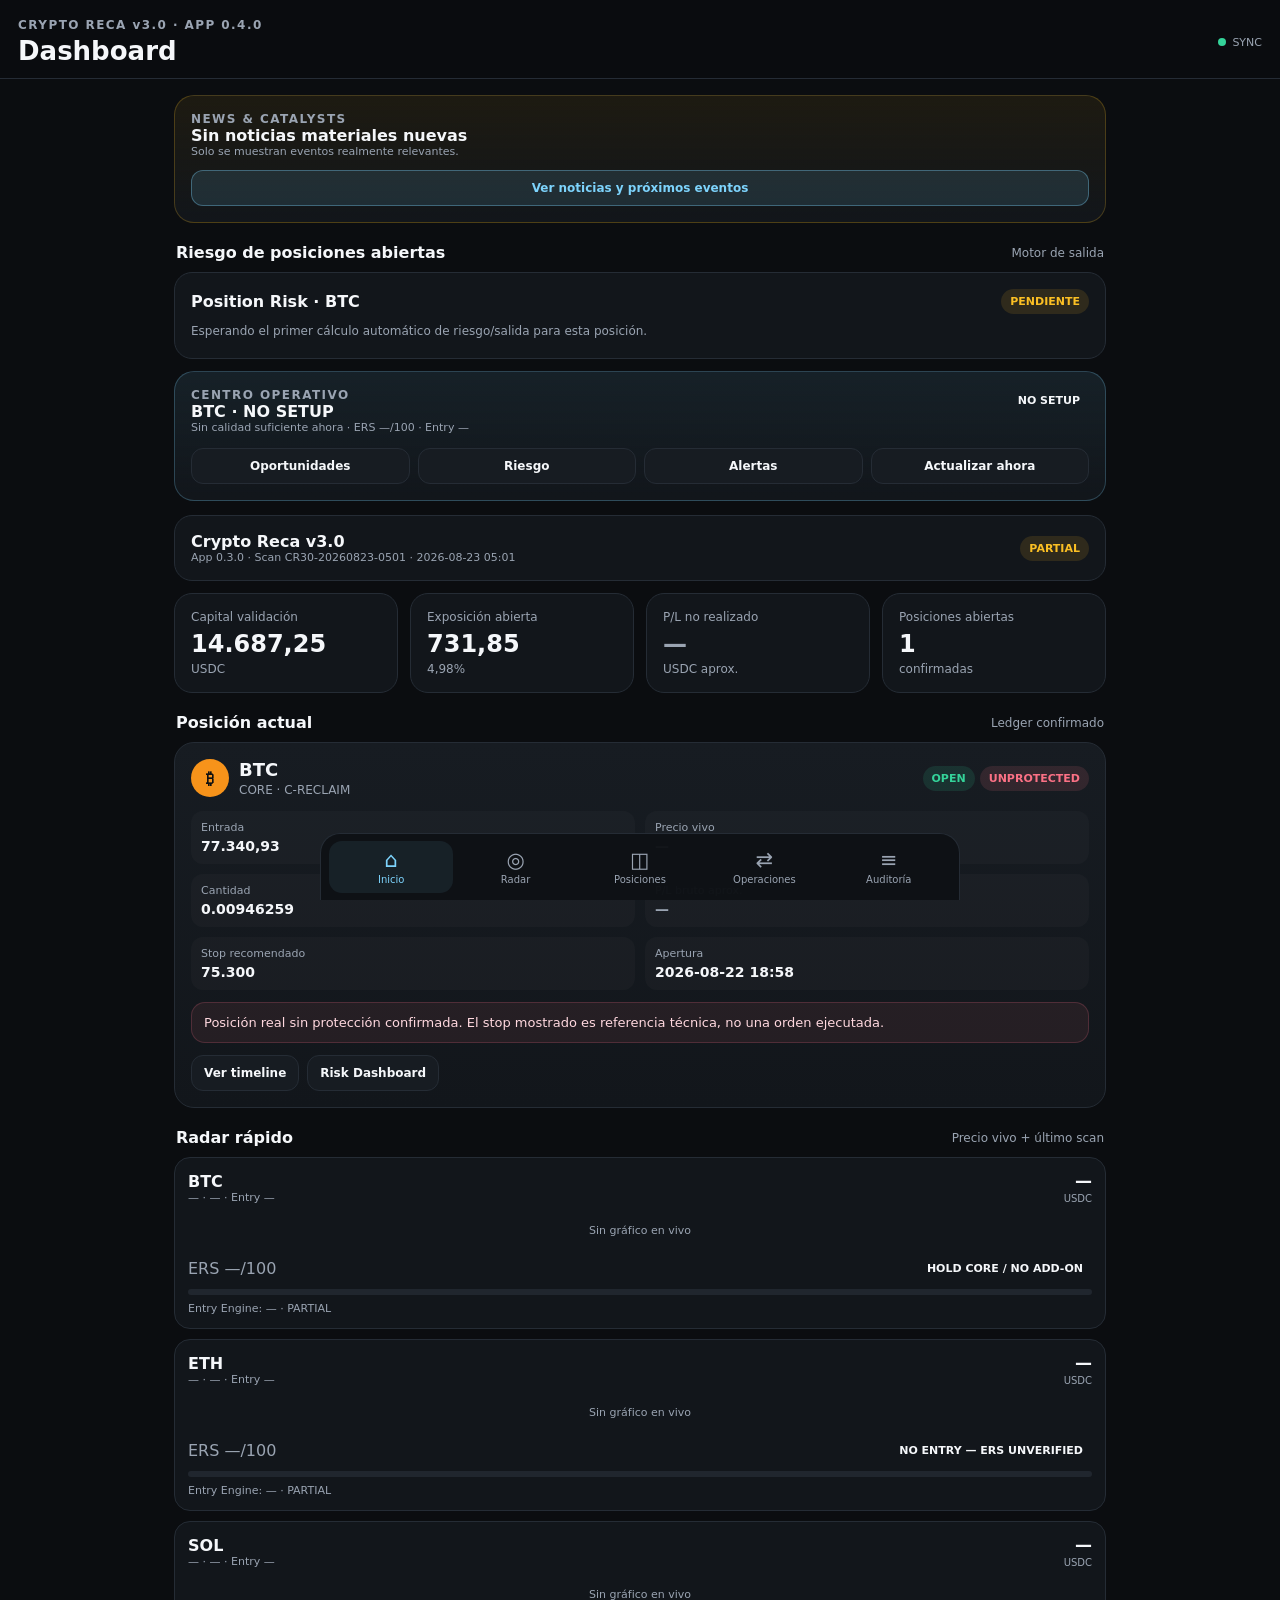
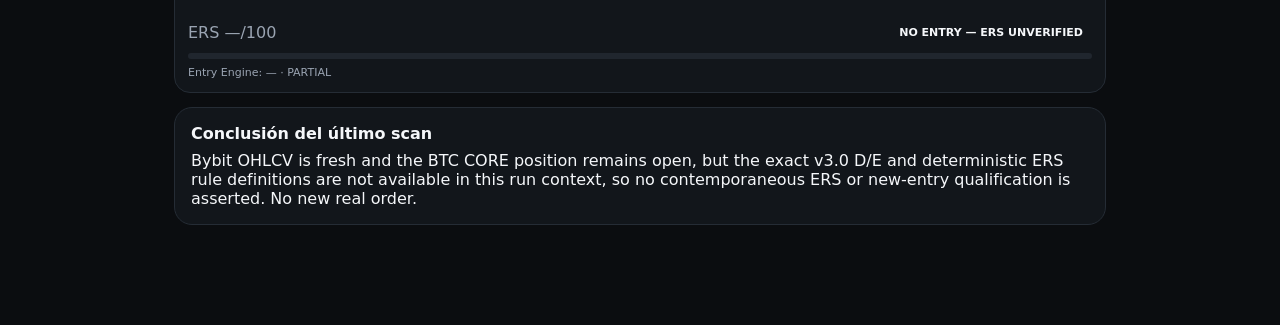
==== index.html @ e7158270 "Load News & Catalysts overlay" ====
<!doctype html>
<html lang="es">
<head>
  <meta charset="utf-8" />
  <meta name="viewport" content="width=device-width,initial-scale=1,viewport-fit=cover" />
  <meta name="theme-color" content="#0b0d10" />
  <meta name="apple-mobile-web-app-capable" content="yes" />
  <meta name="apple-mobile-web-app-status-bar-style" content="black-translucent" />
  <meta name="apple-mobile-web-app-title" content="Crypto Reca" />
  <link rel="manifest" href="manifest.webmanifest" />
  <link rel="icon" href="icons/icon-192.png" />
  <link rel="apple-touch-icon" href="icons/icon-192.png" />
  <title>Crypto Reca</title>
  <link rel="stylesheet" href="styles.css" />
  <link rel="stylesheet" href="features-v04.css" />
  <link rel="stylesheet" href="news-v04.css" />
</head>
<body>
<div id="app">
  <header class="topbar">
    <div>
      <div class="eyebrow">CRYPTO RECA v3.0 · APP 0.4</div>
      <h1 id="screenTitle">Dashboard</h1>
    </div>
    <div id="syncBadge" class="live-dot warn" title="Estado de sincronización"><span></span>PENDIENTE</div>
  </header>
  <main id="content" class="content"><div class="empty card">Cargando Crypto Reca…</div></main>
  <nav class="bottom-nav" aria-label="Navegación principal">
    <button class="nav-btn active" data-screen="dashboard" aria-label="Dashboard"><span>⌂</span><small>Inicio</small></button>
    <button class="nav-btn" data-screen="radar" aria-label="Radar"><span>◎</span><small>Radar</small></button>
    <button class="nav-btn" data-screen="positions" aria-label="Posiciones"><span>◫</span><small>Posiciones</small></button>
    <button class="nav-btn" data-screen="ledger" aria-label="Operaciones"><span>⇄</span><small>Operaciones</small></button>
    <button class="nav-btn" data-screen="audit" aria-label="Auditoría"><span>≡</span><small>Auditoría</small></button>
  </nav>
</div>
<script src="app.js"></script>
<script src="radar-time.js"></script>
<script src="features-v04.js"></script>
<script src="live-indicators-v04.js"></script>
<script src="position-risk-v04.js"></script>
<script src="news-v04.js"></script>
<script>
if ('serviceWorker' in navigator && location.protocol.startsWith('http')) {
  window.addEventListener('load', async () => {
    try {
      const reg = await navigator.serviceWorker.register('./sw.js');
      reg.update();
    } catch (_) {}
  });
}
</script>
</body>
</html>
---- styles.css ----
:root{--bg:#0b0d10;--panel:#12161b;--panel2:#171c22;--text:#f5f7fa;--muted:#9aa4b2;--line:#252c35;--accent:#7dd3fc;--green:#34d399;--red:#fb7185;--amber:#fbbf24;--radius:18px}
*{box-sizing:border-box}html,body{margin:0;background:var(--bg);color:var(--text);font-family:Inter,system-ui,-apple-system,BlinkMacSystemFont,"Segoe UI",sans-serif}body{min-height:100vh}button,input,select{font:inherit}.topbar{position:sticky;top:0;z-index:10;background:rgba(11,13,16,.96);backdrop-filter:blur(12px);display:flex;justify-content:space-between;align-items:center;padding:18px 18px 12px;border-bottom:1px solid var(--line)}.eyebrow{font-size:12px;color:var(--muted);letter-spacing:.12em;font-weight:700}.topbar h1{margin:4px 0 0;font-size:26px}.live-dot{font-size:11px;color:var(--muted);display:flex;align-items:center;gap:6px}.live-dot span{width:8px;height:8px;border-radius:50%;display:inline-block}.live-dot.ok span{background:var(--green)}.live-dot.warn span{background:var(--amber)}.live-dot.bad span{background:var(--red)}.content{padding:16px 16px 100px;max-width:980px;margin:0 auto}.grid{display:grid;gap:12px}.grid.metrics{grid-template-columns:repeat(2,minmax(0,1fr))}.card,.status-card{background:var(--panel);border:1px solid var(--line);border-radius:var(--radius);padding:16px}.status-card{display:flex;justify-content:space-between;align-items:center;gap:12px;margin-bottom:12px}.metric-label{font-size:12px;color:var(--muted)}.metric-value{font-size:24px;font-weight:800;margin-top:6px}.metric-sub{font-size:12px;color:var(--muted);margin-top:4px}.section-title{display:flex;justify-content:space-between;align-items:center;margin:20px 2px 10px}.section-title h2{font-size:16px;margin:0}.section-title span{font-size:12px;color:var(--muted)}.position-card{background:linear-gradient(180deg,var(--panel2),var(--panel));border:1px solid var(--line);border-radius:20px;padding:16px}.row{display:flex;align-items:center;justify-content:space-between;gap:12px}.asset{display:flex;align-items:center;gap:10px}.coin{width:38px;height:38px;border-radius:50%;display:grid;place-items:center;background:#f7931a;color:#111;font-weight:900}.asset h3{margin:0;font-size:18px}.asset p{margin:3px 0 0;color:var(--muted);font-size:12px}.badge{display:inline-flex;align-items:center;padding:6px 9px;border-radius:999px;font-size:11px;font-weight:800}.open{background:rgba(52,211,153,.12);color:var(--green)}.unprotected{background:rgba(251,113,133,.12);color:var(--red)}.watch{background:rgba(251,191,36,.12);color:var(--amber)}.prepare{background:rgba(125,211,252,.12);color:var(--accent)}.kv{display:grid;grid-template-columns:1fr 1fr;gap:10px;margin-top:14px}.kv div{background:rgba(255,255,255,.025);padding:10px;border-radius:12px}.kv small{display:block;color:var(--muted);font-size:11px}.kv strong{display:block;margin-top:4px;font-size:14px;overflow-wrap:anywhere}.callout{margin-top:12px;padding:12px;border-radius:14px;background:rgba(251,113,133,.08);border:1px solid rgba(251,113,133,.2);font-size:13px;color:#ffd8df}.radar-list{display:grid;gap:10px}.radar-item{background:var(--panel);border:1px solid var(--line);border-radius:16px;padding:13px}.price-block{text-align:right}.price-block strong{display:block;font-size:17px}.price-block span{display:block;color:var(--muted);font-size:10px;margin-top:2px}.spark{width:100%;height:52px;color:var(--accent);margin:7px 0 4px}.spark-empty{height:52px;display:grid;place-items:center;color:var(--muted);font-size:11px}.bar{height:6px;border-radius:999px;background:#20262e;overflow:hidden;margin-top:8px}.bar>span{display:block;height:100%;background:var(--accent);border-radius:999px}.muted{color:var(--muted)}.positive{color:var(--green)}.negative{color:var(--red)}.table-wrap{overflow:auto;border:1px solid var(--line);border-radius:16px}table{width:100%;border-collapse:collapse;min-width:660px;background:var(--panel)}th,td{text-align:left;padding:12px;border-bottom:1px solid var(--line);font-size:13px}th{color:var(--muted);font-size:11px;text-transform:uppercase;letter-spacing:.05em}tr:last-child td{border-bottom:0}.bottom-nav{position:fixed;left:0;right:0;bottom:0;z-index:20;display:grid;grid-template-columns:repeat(5,1fr);background:rgba(15,18,22,.98);border-top:1px solid var(--line);padding:7px 8px calc(7px + env(safe-area-inset-bottom))}.nav-btn{border:0;background:transparent;color:var(--muted);display:flex;flex-direction:column;align-items:center;justify-content:center;gap:3px;min-height:52px;border-radius:13px}.nav-btn span{font-size:21px;line-height:1}.nav-btn small{font-size:10px}.nav-btn.active{color:var(--accent);background:rgba(125,211,252,.08)}.empty{padding:24px;text-align:center;color:var(--muted)}.tiny{font-size:11px;color:var(--muted)}.conclusion{margin-top:14px}.conclusion p,.audit-card p,.system-card p{margin:8px 0 0}.history-row{display:flex;align-items:center;justify-content:space-between;gap:12px;padding:12px 13px;border-bottom:1px solid var(--line);background:var(--panel)}.history-row:first-of-type{border-radius:14px 14px 0 0}.history-row:last-of-type{border-bottom:0;border-radius:0 0 14px 14px}.system-card{margin-top:14px}.radar-time-card{background:linear-gradient(180deg,rgba(125,211,252,.08),var(--panel));border:1px solid rgba(125,211,252,.22);border-radius:18px;padding:15px;margin-bottom:14px}.radar-time-head{display:flex;justify-content:space-between;align-items:center;gap:12px}.radar-time-grid{display:grid;grid-template-columns:1fr;gap:8px;margin-top:12px}.radar-time-grid>div{background:rgba(255,255,255,.025);border-radius:12px;padding:10px}.radar-time-grid small,.radar-time-grid span{display:block;color:var(--muted);font-size:11px}.radar-time-grid strong{display:block;margin:4px 0;font-size:14px;overflow-wrap:anywhere}
@media(min-width:720px){.grid.metrics{grid-template-columns:repeat(4,minmax(0,1fr))}.content{padding-left:24px;padding-right:24px}.bottom-nav{left:50%;transform:translateX(-50%);max-width:720px;border:1px solid var(--line);border-bottom:0;border-radius:20px 20px 0 0}.radar-time-grid{grid-template-columns:repeat(3,1fr)}}
---- features-v04.css ----
.command-card{background:linear-gradient(180deg,rgba(125,211,252,.10),var(--panel));border:1px solid rgba(125,211,252,.24);border-radius:20px;padding:16px;margin-bottom:14px}.command-head{display:flex;justify-content:space-between;gap:14px;align-items:flex-start}.action-grid{display:grid;grid-template-columns:repeat(2,minmax(0,1fr));gap:8px;margin-top:14px}.btn-lite,.btn-primary{border:1px solid var(--line);background:var(--panel2);color:var(--text);padding:10px 12px;border-radius:12px;font-weight:750;font-size:12px;cursor:pointer}.btn-primary{background:rgba(125,211,252,.12);color:var(--accent);border-color:rgba(125,211,252,.35)}.btn-lite:disabled,.btn-primary:disabled{opacity:.55}.screen-actions{display:flex;gap:8px;flex-wrap:wrap;margin-bottom:12px}.card-actions{display:flex;gap:8px;flex-wrap:wrap;margin-top:12px}.radar-click,.opportunity-card{cursor:pointer}.opportunity-list{display:grid;gap:10px}.opportunity-card{display:grid;grid-template-columns:36px 1fr;gap:12px;background:var(--panel);border:1px solid var(--line);border-radius:16px;padding:13px}.rank{width:32px;height:32px;border-radius:50%;display:grid;place-items:center;background:rgba(125,211,252,.10);color:var(--accent);font-weight:900}.op-main{min-width:0}.op-metrics{display:flex;gap:10px;flex-wrap:wrap;margin-top:9px;color:var(--muted);font-size:11px}.info-card{margin-top:14px}.info-card p{margin:8px 0 0;color:var(--muted);font-size:12px;line-height:1.5}.risk-row{margin-bottom:10px}.alert-card{background:var(--panel);border:1px solid var(--line);border-radius:16px;padding:14px;margin-bottom:10px}.alert-card p{margin:7px 0 0;color:var(--muted);font-size:12px}.alert-high{border-color:rgba(251,113,133,.35);background:rgba(251,113,133,.06)}.alert-med{border-color:rgba(251,191,36,.30);background:rgba(251,191,36,.05)}.journal-row{display:flex;justify-content:space-between;gap:14px;align-items:flex-start;padding:12px 13px;background:var(--panel);border-bottom:1px solid var(--line)}.journal-row:first-of-type{border-radius:14px 14px 0 0}.journal-row:last-of-type{border-bottom:0;border-radius:0 0 14px 14px}.subtabs{display:flex;gap:7px;flex-wrap:wrap;margin-bottom:8px}.source-tag{display:inline-flex;align-items:center;padding:4px 7px;border-radius:999px;font-size:9px;font-weight:850;letter-spacing:.04em;border:1px solid var(--line);color:var(--muted)}.source-tag.live{color:var(--green);border-color:rgba(52,211,153,.30);background:rgba(52,211,153,.06)}.source-tag.scan{color:var(--accent);border-color:rgba(125,211,252,.28);background:rgba(125,211,252,.06)}.source-tag.confirmed{color:var(--amber);border-color:rgba(251,191,36,.28);background:rgba(251,191,36,.06)}.asset-hero{display:flex;justify-content:space-between;gap:16px;align-items:flex-start;background:linear-gradient(180deg,rgba(125,211,252,.08),var(--panel));border:1px solid rgba(125,211,252,.22);border-radius:20px;padding:16px}.asset-hero h2{font-size:30px;margin:4px 0 2px}.asset-price{font-size:24px;font-weight:850}.asset-price small{font-size:12px;color:var(--muted)}.asset-score{text-align:center;min-width:82px;padding:10px;border-radius:16px;background:rgba(255,255,255,.03)}.asset-score span,.asset-score small{display:block;color:var(--muted);font-size:10px}.asset-score strong{display:block;font-size:30px;line-height:1.05;margin:3px 0}.source-row{display:flex;gap:6px;flex-wrap:wrap;margin-top:9px}.detail-grid,.indicator-grid{grid-template-columns:repeat(2,minmax(0,1fr))}.detail-grid>div,.indicator-grid>div{background:var(--panel);border:1px solid var(--line);border-radius:14px;padding:12px}.detail-grid small,.indicator-grid small{display:block;color:var(--muted);font-size:10px}.detail-grid strong,.indicator-grid strong{display:block;margin-top:5px;font-size:14px;overflow-wrap:anywhere}.mini-source{display:block;color:var(--muted);font-size:9px;margin-top:5px}.dimension-grid{display:grid;grid-template-columns:repeat(5,minmax(0,1fr));gap:7px}.dimension{background:var(--panel);border:1px solid var(--line);border-radius:12px;padding:9px 5px;text-align:center}.dimension span{display:block;font-size:8px;color:var(--muted)}.dimension strong{display:block;margin-top:4px;font-size:12px}.dimension.yes{border-color:rgba(52,211,153,.3);background:rgba(52,211,153,.05)}.dimension.no{border-color:rgba(251,113,133,.25);background:rgba(251,113,133,.04)}.chart-card{padding:10px 12px}.history-chart{width:100%;height:120px;color:var(--accent);display:block}.chart-foot{display:flex;justify-content:space-between;gap:10px;color:var(--muted);font-size:10px;margin-top:4px}.chart-foot strong{color:var(--text)}.mini-empty{padding:18px}.analytics-row{margin-bottom:10px}.timeline{position:relative;margin-top:14px}.timeline-event{display:grid;grid-template-columns:20px 1fr;gap:10px;position:relative;padding:0 0 18px}.timeline-event:before{content:"";position:absolute;left:7px;top:13px;bottom:-2px;width:1px;background:var(--line)}.timeline-event:last-child:before{display:none}.timeline-dot{width:15px;height:15px;border-radius:50%;margin-top:2px;background:var(--accent);border:3px solid var(--bg);box-shadow:0 0 0 1px var(--line);z-index:1}.timeline-dot.confirmed{background:var(--amber)}.timeline-event p{margin:6px 0 0;color:var(--muted);font-size:12px}.audit-hub{margin:0 0 14px}.analytics-row .kv{margin-top:10px}@media(min-width:720px){.action-grid{grid-template-columns:repeat(4,minmax(0,1fr))}.detail-grid{grid-template-columns:repeat(4,minmax(0,1fr))}.indicator-grid{grid-template-columns:repeat(4,minmax(0,1fr))}}@media(max-width:480px){.dimension-grid{grid-template-columns:repeat(2,minmax(0,1fr))}.command-head{flex-direction:column}.journal-row{flex-direction:column}.asset-hero{align-items:stretch}.asset-score{min-width:72px}}
---- news-v04.css ----
.news-summary-card{background:linear-gradient(180deg,rgba(251,191,36,.08),var(--panel));border:1px solid rgba(251,191,36,.22);border-radius:20px;padding:16px;margin-bottom:14px}.news-summary-card>.btn-primary{width:100%;margin-top:12px}.news-action-line{display:grid;grid-template-columns:auto 1fr;gap:4px 10px;align-items:center;margin-top:12px;padding:10px;border-radius:12px;background:rgba(255,255,255,.025)}.news-action-line span{font-size:10px;color:var(--muted);text-transform:uppercase}.news-action-line strong{font-size:13px}.news-action-line small{grid-column:1/-1;color:var(--muted);font-size:11px}.next-catalyst{margin-top:10px;padding:10px;border:1px solid var(--line);border-radius:12px}.next-catalyst small,.next-catalyst span{display:block;color:var(--muted);font-size:10px}.next-catalyst strong{display:block;margin:4px 0;font-size:13px}.news-status{display:flex;justify-content:space-between;gap:12px;align-items:flex-start;background:var(--panel);border:1px solid var(--line);border-radius:18px;padding:14px;margin-bottom:14px}.news-item{background:var(--panel);border:1px solid var(--line);border-radius:18px;padding:14px;margin-bottom:10px}.news-item.news-major{border-color:rgba(251,113,133,.22)}.news-item h3{font-size:15px;line-height:1.35;margin:8px 0 6px}.news-item p,.catalyst-card p{font-size:12px;color:var(--muted);line-height:1.5}.news-grid{display:grid;grid-template-columns:repeat(2,minmax(0,1fr));gap:8px;margin-top:10px}.news-grid>div{background:rgba(255,255,255,.025);padding:10px;border-radius:12px}.news-grid small{display:block;color:var(--muted);font-size:9px}.news-grid strong{display:block;margin-top:4px;font-size:12px;overflow-wrap:anywhere}.news-link{display:inline-flex;margin-top:10px;color:var(--accent);font-size:11px;text-decoration:none;font-weight:750}.catalyst-card{background:var(--panel);border:1px solid var(--line);border-radius:16px;padding:13px;margin-bottom:9px}.risk-engine-card{margin-bottom:12px}.risk-critical{border-color:rgba(251,113,133,.45)!important;background:rgba(251,113,133,.06)!important}.risk-score-row{display:grid;grid-template-columns:repeat(3,minmax(0,1fr));gap:8px;margin-top:12px}.risk-score-row>div,.risk-hero>div{background:rgba(255,255,255,.025);border-radius:12px;padding:10px}.risk-score-row small,.risk-hero span,.risk-hero small{display:block;color:var(--muted);font-size:9px}.risk-score-row strong{display:block;margin-top:4px;font-size:13px}.risk-score-row strong span{display:inline;font-size:9px}.risk-engine-card>p{font-size:12px;margin:10px 0 4px}.risk-hero{display:grid;grid-template-columns:repeat(2,minmax(0,1fr));gap:8px;margin-top:12px}.risk-hero strong{display:block;margin:4px 0;font-size:20px}.risk-reason{margin-top:12px;padding:11px;border-left:3px solid var(--amber);background:rgba(251,191,36,.05);border-radius:10px}.risk-reason p{margin:5px 0 0;font-size:12px;color:var(--muted)}.risk-condition{margin-top:8px;padding:9px 10px;background:rgba(255,255,255,.025);border-radius:10px}.risk-condition small{display:block;color:var(--muted);font-size:9px}.risk-condition strong{display:block;margin-top:3px;font-size:11px}.risk-disclaimer{margin-top:10px}@media(min-width:720px){.news-grid{grid-template-columns:repeat(4,minmax(0,1fr))}}@media(max-width:480px){.risk-score-row{grid-template-columns:1fr}.news-status{flex-direction:column}}
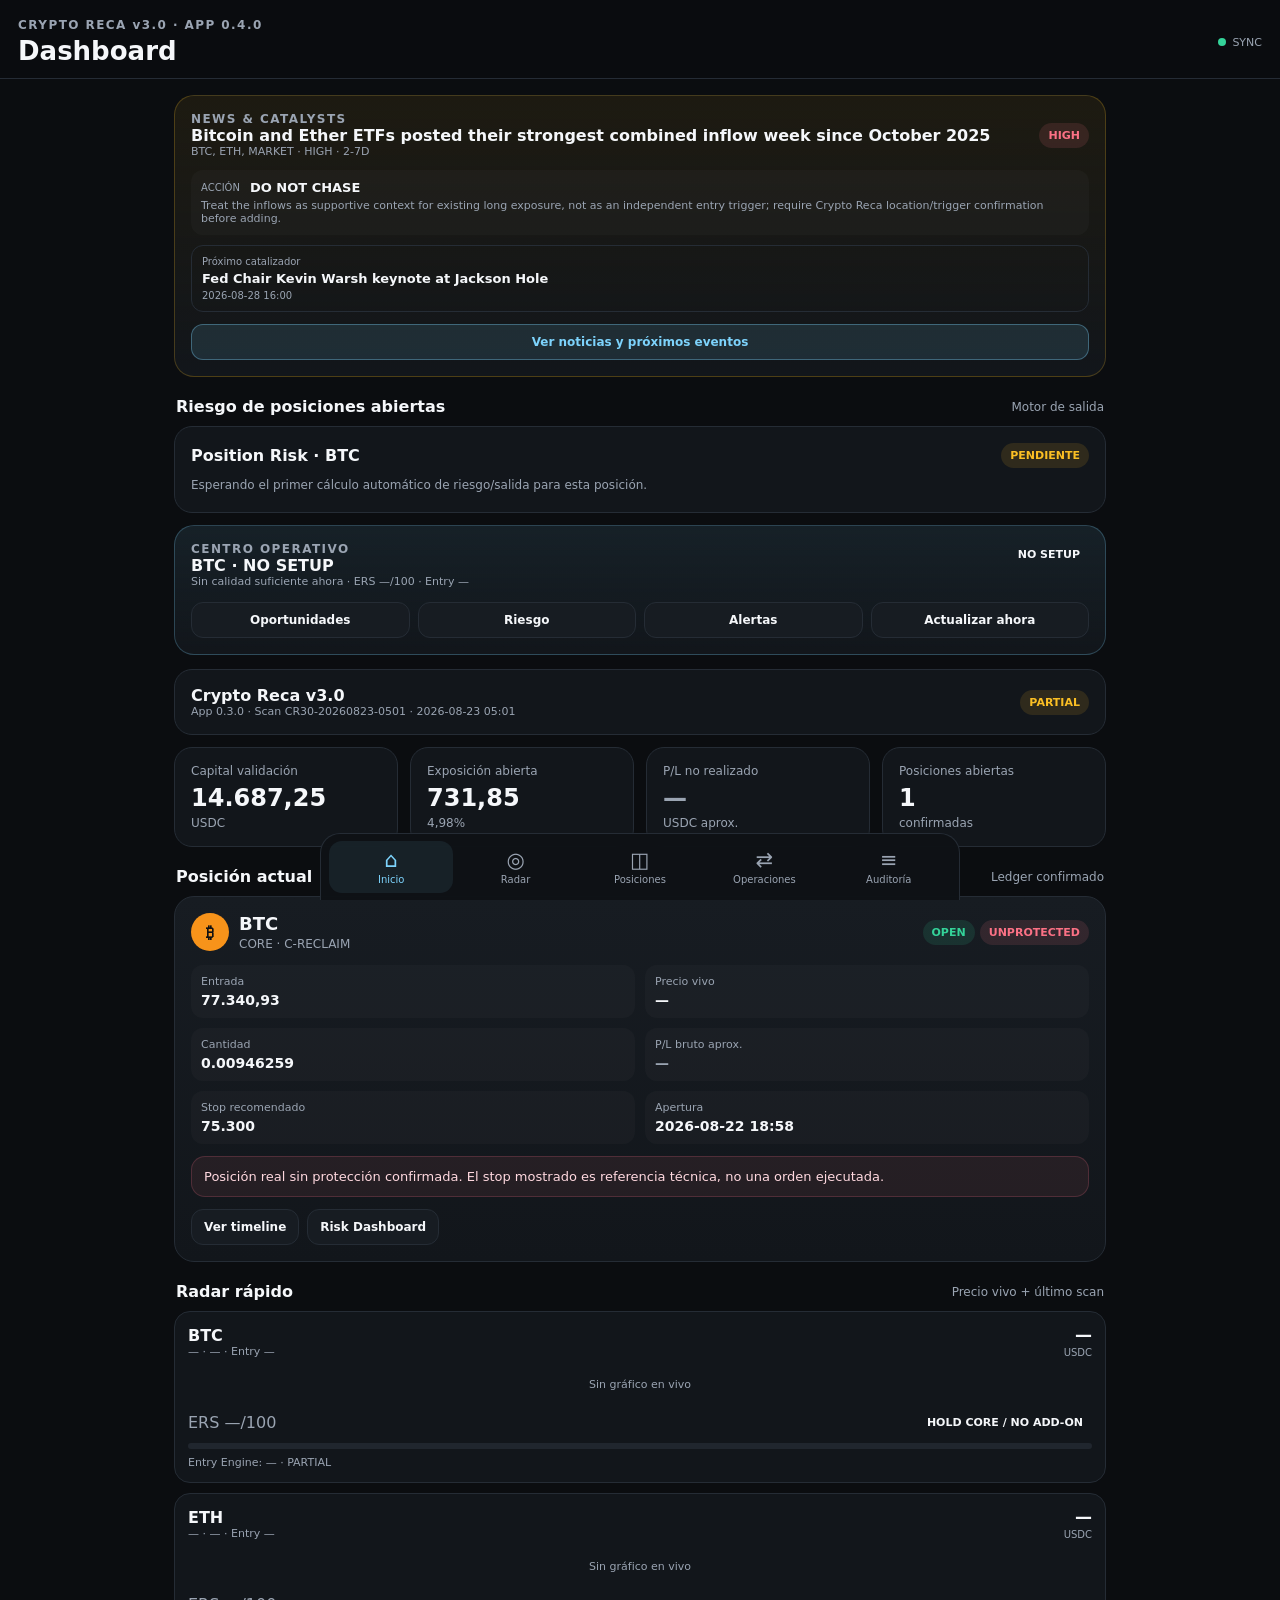
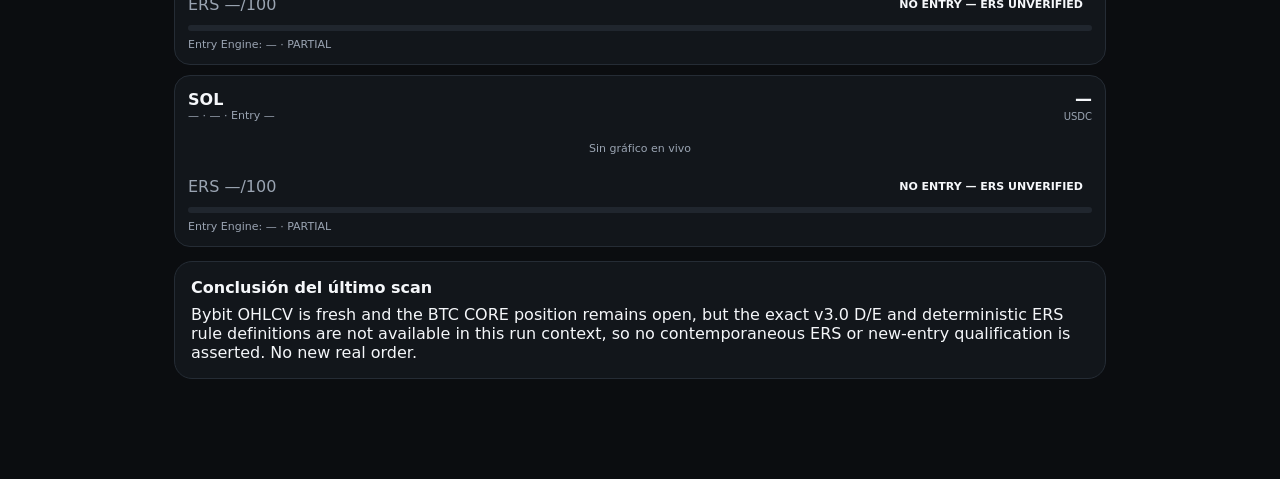
==== commit 05f845b4: "feat: load multi-timeframe trend overlay" ====
--- a/index.html
+++ b/index.html
@@ -14,6 +14,7 @@
   <link rel="stylesheet" href="styles.css" />
   <link rel="stylesheet" href="features-v04.css" />
   <link rel="stylesheet" href="news-v04.css" />
+  <link rel="stylesheet" href="trend-v04.css" />
 </head>
 <body>
 <div id="app">
@@ -37,6 +38,7 @@
 <script src="radar-time.js"></script>
 <script src="features-v04.js"></script>
 <script src="live-indicators-v04.js"></script>
+<script src="trend-v04.js"></script>
 <script src="position-risk-v04.js"></script>
 <script src="news-v04.js"></script>
 <script>
--- a/trend-v04.css
+++ b/trend-v04.css
@@ -0,0 +1 @@
+.trend-panel{overflow:hidden}.trend-grid{display:grid;grid-template-columns:repeat(2,minmax(0,1fr));gap:10px}.trend-cell{border:1px solid var(--line);border-radius:14px;padding:12px;background:rgba(255,255,255,.025)}.trend-cell small,.trend-cell span,.trend-cell em{display:block}.trend-cell small{color:var(--muted);font-size:11px}.trend-cell strong{display:block;margin:5px 0;font-size:15px}.trend-cell span{font-size:11px;line-height:1.35;color:var(--muted)}.trend-cell em{font-style:normal;font-size:10px;color:var(--muted);margin-top:6px}.trend-bull{border-color:rgba(52,211,153,.32);background:rgba(52,211,153,.07)}.trend-bull strong{color:var(--green)}.trend-bear{border-color:rgba(251,113,133,.36);background:rgba(251,113,133,.08)}.trend-bear strong{color:var(--red)}.trend-bullsoft{border-color:rgba(52,211,153,.18)}.trend-bullsoft strong{color:#a7f3d0}.trend-bearsoft{border-color:rgba(251,191,36,.25)}.trend-bearsoft strong{color:var(--amber)}.trend-neutral strong{color:var(--muted)}.trend-conclusion{margin-top:12px;padding:12px;border-radius:14px;border:1px solid var(--line)}.trend-conclusion small{display:block;color:var(--muted);font-size:11px;margin-bottom:4px}.trend-conclusion strong{font-size:13px;line-height:1.4}.trend-critical{border-color:rgba(251,113,133,.4);background:rgba(251,113,133,.09)}.trend-critical strong,.trend-high strong{color:var(--red)}.trend-high{border-color:rgba(251,113,133,.25);background:rgba(251,113,133,.05)}.trend-watch{border-color:rgba(251,191,36,.3);background:rgba(251,191,36,.06)}.trend-watch strong{color:var(--amber)}.trend-good{border-color:rgba(52,211,153,.25);background:rgba(52,211,153,.05)}.trend-good strong{color:var(--green)}@media(min-width:720px){.trend-grid{grid-template-columns:repeat(4,minmax(0,1fr))}}
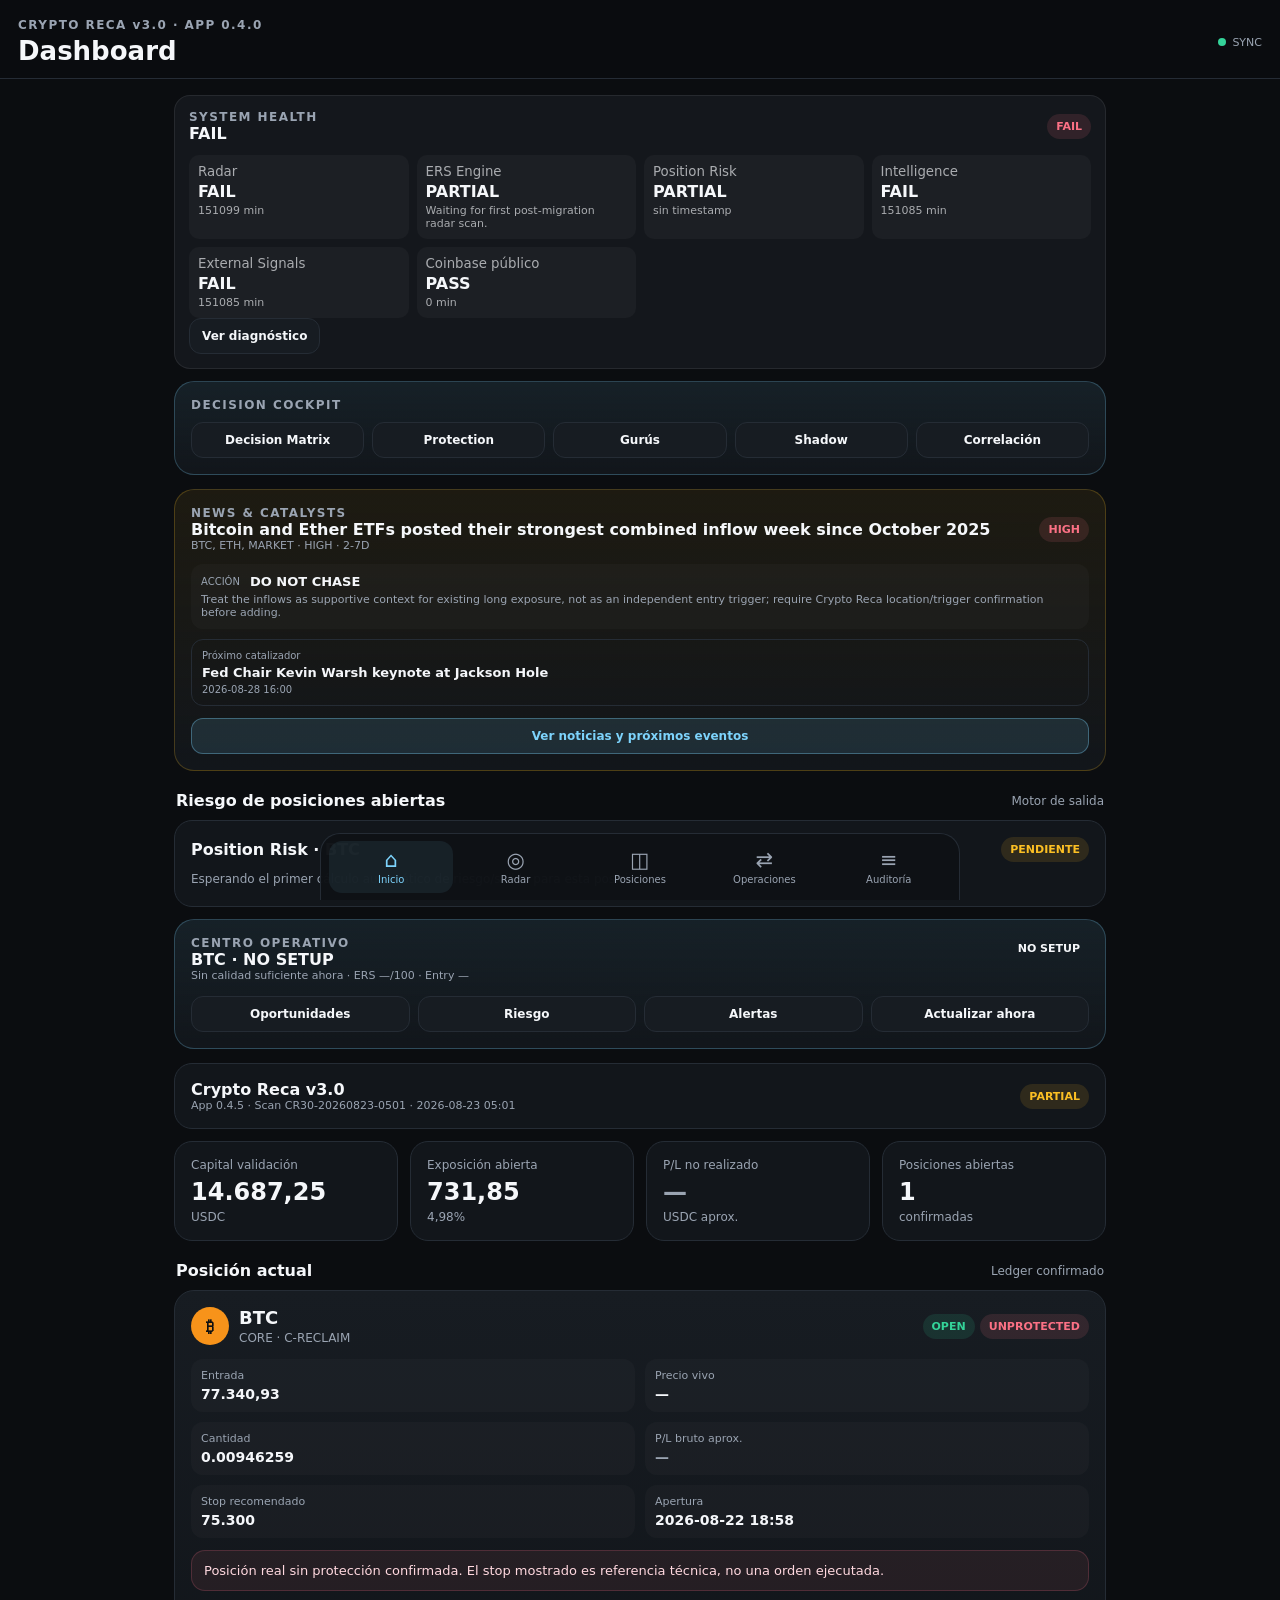
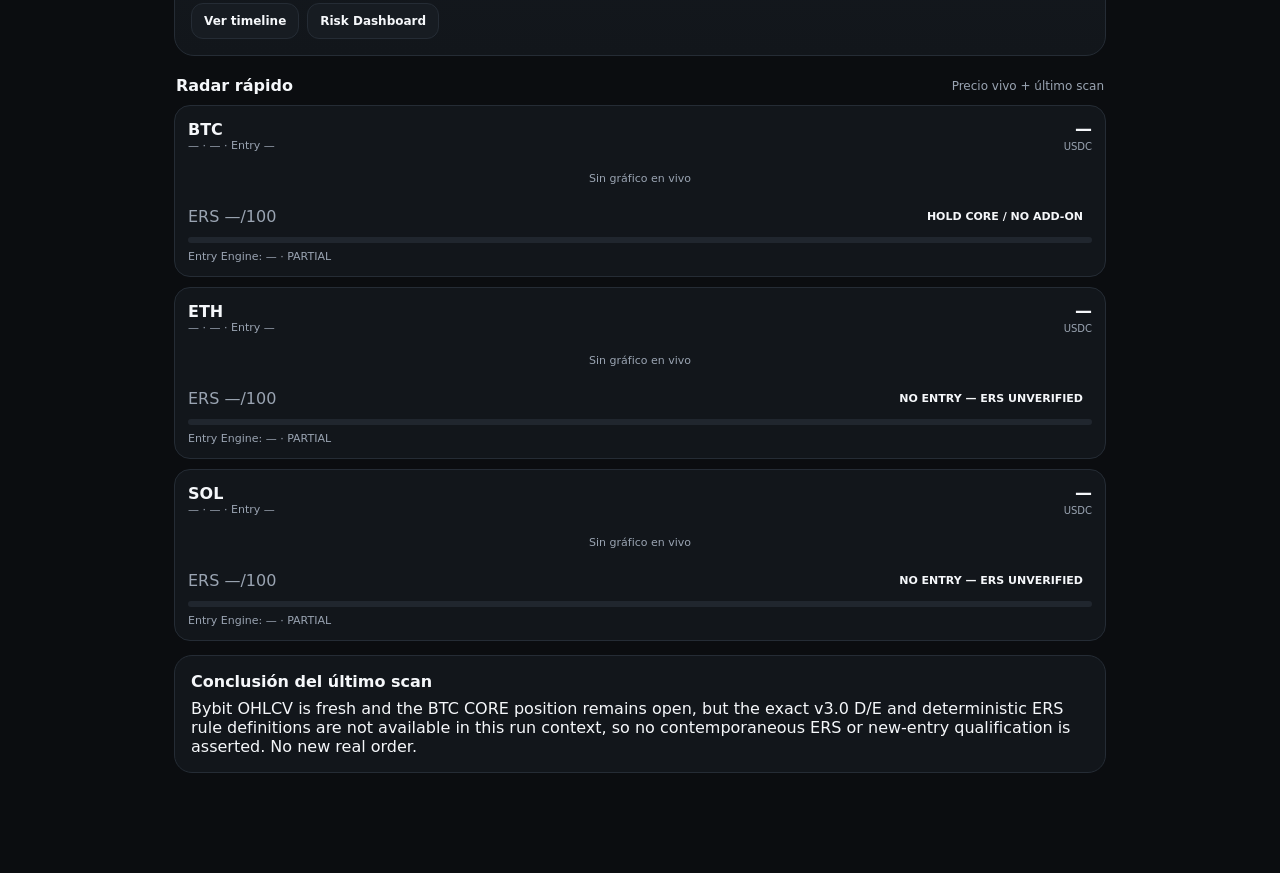
==== commit 473ad0a5: "feat: wire structural hardening modules into v0.4" ====
--- a/index.html
+++ b/index.html
@@ -15,12 +15,13 @@
   <link rel="stylesheet" href="features-v04.css" />
   <link rel="stylesheet" href="news-v04.css" />
   <link rel="stylesheet" href="trend-v04.css" />
+  <link rel="stylesheet" href="architecture-v04.css" />
 </head>
 <body>
 <div id="app">
   <header class="topbar">
     <div>
-      <div class="eyebrow">CRYPTO RECA v3.0 · APP 0.4</div>
+      <div class="eyebrow">CRYPTO RECA v3.0 · APP 0.4.5</div>
       <h1 id="screenTitle">Dashboard</h1>
     </div>
     <div id="syncBadge" class="live-dot warn" title="Estado de sincronización"><span></span>PENDIENTE</div>
@@ -41,6 +42,10 @@
 <script src="trend-v04.js"></script>
 <script src="position-risk-v04.js"></script>
 <script src="news-v04.js"></script>
+<script src="module-loader-v04.js"></script>
+<script src="decision-v04.js"></script>
+<script src="risk-tools-v04.js"></script>
+<script src="research-v04.js"></script>
 <script>
 if ('serviceWorker' in navigator && location.protocol.startsWith('http')) {
   window.addEventListener('load', async () => {
--- a/trend-v04.css
+++ b/trend-v04.css
@@ -1 +1 @@
-.trend-panel{overflow:hidden}.trend-grid{display:grid;grid-template-columns:repeat(2,minmax(0,1fr));gap:10px}.trend-cell{border:1px solid var(--line);border-radius:14px;padding:12px;background:rgba(255,255,255,.025)}.trend-cell small,.trend-cell span,.trend-cell em{display:block}.trend-cell small{color:var(--muted);font-size:11px}.trend-cell strong{display:block;margin:5px 0;font-size:15px}.trend-cell span{font-size:11px;line-height:1.35;color:var(--muted)}.trend-cell em{font-style:normal;font-size:10px;color:var(--muted);margin-top:6px}.trend-bull{border-color:rgba(52,211,153,.32);background:rgba(52,211,153,.07)}.trend-bull strong{color:var(--green)}.trend-bear{border-color:rgba(251,113,133,.36);background:rgba(251,113,133,.08)}.trend-bear strong{color:var(--red)}.trend-bullsoft{border-color:rgba(52,211,153,.18)}.trend-bullsoft strong{color:#a7f3d0}.trend-bearsoft{border-color:rgba(251,191,36,.25)}.trend-bearsoft strong{color:var(--amber)}.trend-neutral strong{color:var(--muted)}.trend-conclusion{margin-top:12px;padding:12px;border-radius:14px;border:1px solid var(--line)}.trend-conclusion small{display:block;color:var(--muted);font-size:11px;margin-bottom:4px}.trend-conclusion strong{font-size:13px;line-height:1.4}.trend-critical{border-color:rgba(251,113,133,.4);background:rgba(251,113,133,.09)}.trend-critical strong,.trend-high strong{color:var(--red)}.trend-high{border-color:rgba(251,113,133,.25);background:rgba(251,113,133,.05)}.trend-watch{border-color:rgba(251,191,36,.3);background:rgba(251,191,36,.06)}.trend-watch strong{color:var(--amber)}.trend-good{border-color:rgba(52,211,153,.25);background:rgba(52,211,153,.05)}.trend-good strong{color:var(--green)}@media(min-width:720px){.trend-grid{grid-template-columns:repeat(4,minmax(0,1fr))}}
+.trend-panel{overflow:hidden}.trend-grid{display:grid;grid-template-columns:repeat(2,minmax(0,1fr));gap:10px}.trend-cell{border:1px solid var(--line);border-radius:14px;padding:12px;background:rgba(255,255,255,.025)}.trend-cell small,.trend-cell span,.trend-cell em{display:block}.trend-cell small{color:var(--muted);font-size:11px}.trend-cell strong{display:block;margin:5px 0;font-size:15px}.trend-cell span{font-size:11px;line-height:1.35;color:var(--muted)}.trend-cell em{font-style:normal;font-size:10px;color:var(--muted);margin-top:6px}.trend-bull{border-color:rgba(52,211,153,.32);background:rgba(52,211,153,.07)}.trend-bull strong{color:var(--green)}.trend-bear{border-color:rgba(251,113,133,.36);background:rgba(251,113,133,.08)}.trend-bear strong{color:var(--red)}.trend-bullsoft{border-color:rgba(52,211,153,.18)}.trend-bullsoft strong{color:#a7f3d0}.trend-bearsoft{border-color:rgba(251,191,36,.25)}.trend-bearsoft strong{color:var(--amber)}.trend-neutral strong{color:var(--muted)}.trend-conclusion{margin-top:12px;padding:12px;border-radius:14px;border:1px solid var(--line)}.trend-conclusion small{display:block;color:var(--muted);font-size:11px;margin-bottom:4px}.trend-conclusion strong{font-size:13px;line-height:1.4}.trend-critical{border-color:rgba(251,113,133,.4);background:rgba(251,113,133,.09)}.trend-critical strong,.trend-high strong{color:var(--red)}.trend-high{border-color:rgba(251,113,133,.25);background:rgba(251,113,133,.05)}.trend-watch{border-color:rgba(251,191,36,.3);background:rgba(251,191,36,.06)}.trend-watch strong{color:var(--amber)}.trend-good{border-color:rgba(52,211,153,.25);background:rgba(52,211,153,.05)}.trend-good strong{color:var(--green)}.trend-risk-grid{display:grid;grid-template-columns:repeat(4,minmax(0,1fr));gap:8px;margin:10px 0 12px}.trend-risk-grid>div{background:rgba(255,255,255,.025);border:1px solid var(--line);border-radius:12px;padding:9px;text-align:center}.trend-risk-grid small{display:block;color:var(--muted);font-size:10px;margin-bottom:5px}.trend-risk-grid .badge{max-width:100%;white-space:normal;justify-content:center;text-align:center}@media(min-width:720px){.trend-grid{grid-template-columns:repeat(4,minmax(0,1fr))}}
--- a/architecture-v04.css
+++ b/architecture-v04.css
@@ -0,0 +1 @@
+.health-card,.decision-card,.external-source,.external-signal,.shadow-row,.health-row,.protection-card{background:var(--card,#14171c);border:1px solid rgba(255,255,255,.08);border-radius:16px;padding:14px;margin-bottom:12px}.health-grid,.decision-grid,.reduce-grid,.scenario-result{display:grid;grid-template-columns:repeat(2,minmax(0,1fr));gap:8px;margin-top:12px}.health-grid>div,.decision-grid>div,.reduce-grid>div,.scenario-result>div{background:rgba(255,255,255,.035);padding:9px;border-radius:10px;display:flex;flex-direction:column;gap:3px}.health-grid small,.decision-grid small,.reduce-grid small,.scenario-result small{opacity:.65}.health-grid span,.reduce-grid span{font-size:11px;opacity:.65}.cr4-hub{margin-bottom:14px}.cr4-hub .action-grid{grid-template-columns:repeat(2,minmax(0,1fr));margin-top:10px}.reduce-grid{grid-template-columns:1fr}.risk-reason small{display:block;margin-top:6px}.scenario-label{display:flex;flex-direction:column;gap:6px;font-size:12px;opacity:.85}.scenario-label input{font-size:18px;padding:12px;border-radius:10px;border:1px solid rgba(255,255,255,.12);background:rgba(255,255,255,.05);color:inherit}.scenario-presets{display:flex;gap:6px;flex-wrap:wrap;margin:10px 0}.scenario-danger{border:1px solid rgba(255,90,90,.5);padding:8px;border-radius:12px}.correlation-list{display:grid;gap:7px;margin-bottom:14px}.correlation-list>div,.health-row{display:flex;justify-content:space-between;align-items:center;gap:10px}.correlation-list>div{background:rgba(255,255,255,.035);padding:10px 12px;border-radius:10px}.health-row div{display:flex;flex-direction:column;gap:3px}.health-row span{font-size:11px;opacity:.65}@media(min-width:700px){.health-grid,.decision-grid{grid-template-columns:repeat(4,minmax(0,1fr))}.reduce-grid{grid-template-columns:repeat(3,minmax(0,1fr))}.cr4-hub .action-grid{grid-template-columns:repeat(5,minmax(0,1fr))}}
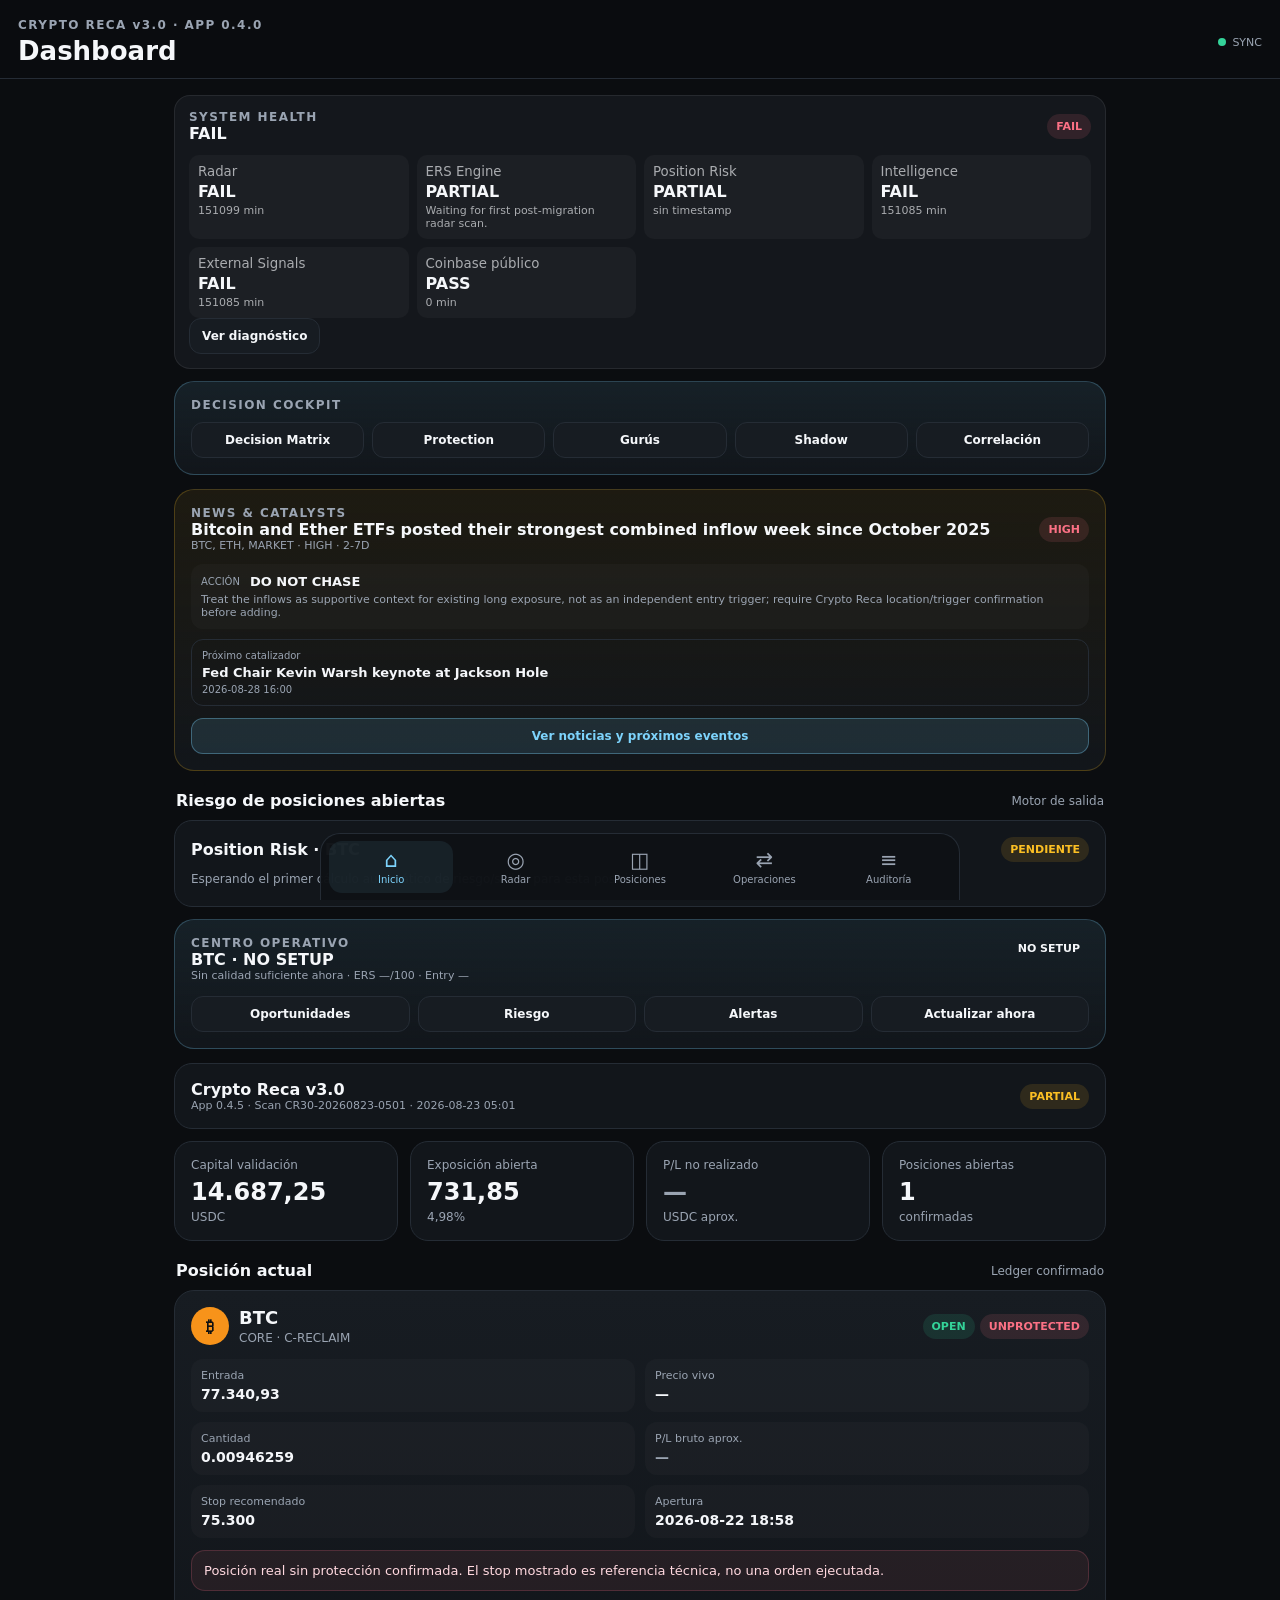
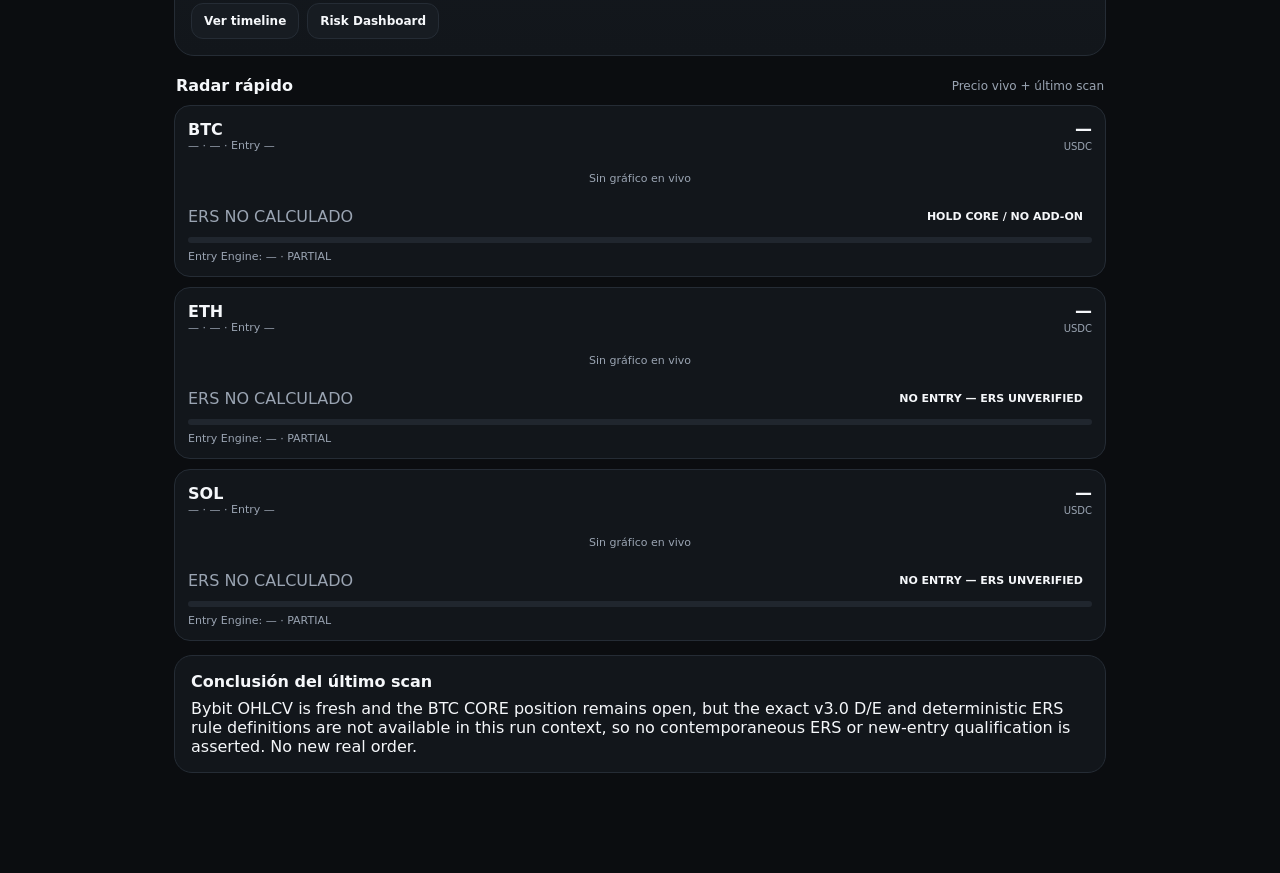
==== commit 961bc0ce: "fix: load explicit ERS missing-value renderer" ====
--- a/index.html
+++ b/index.html
@@ -42,6 +42,7 @@
 <script src="trend-v04.js"></script>
 <script src="position-risk-v04.js"></script>
 <script src="news-v04.js"></script>
+<script src="ers-display-v04.js"></script>
 <script src="module-loader-v04.js"></script>
 <script src="decision-v04.js"></script>
 <script src="risk-tools-v04.js"></script>
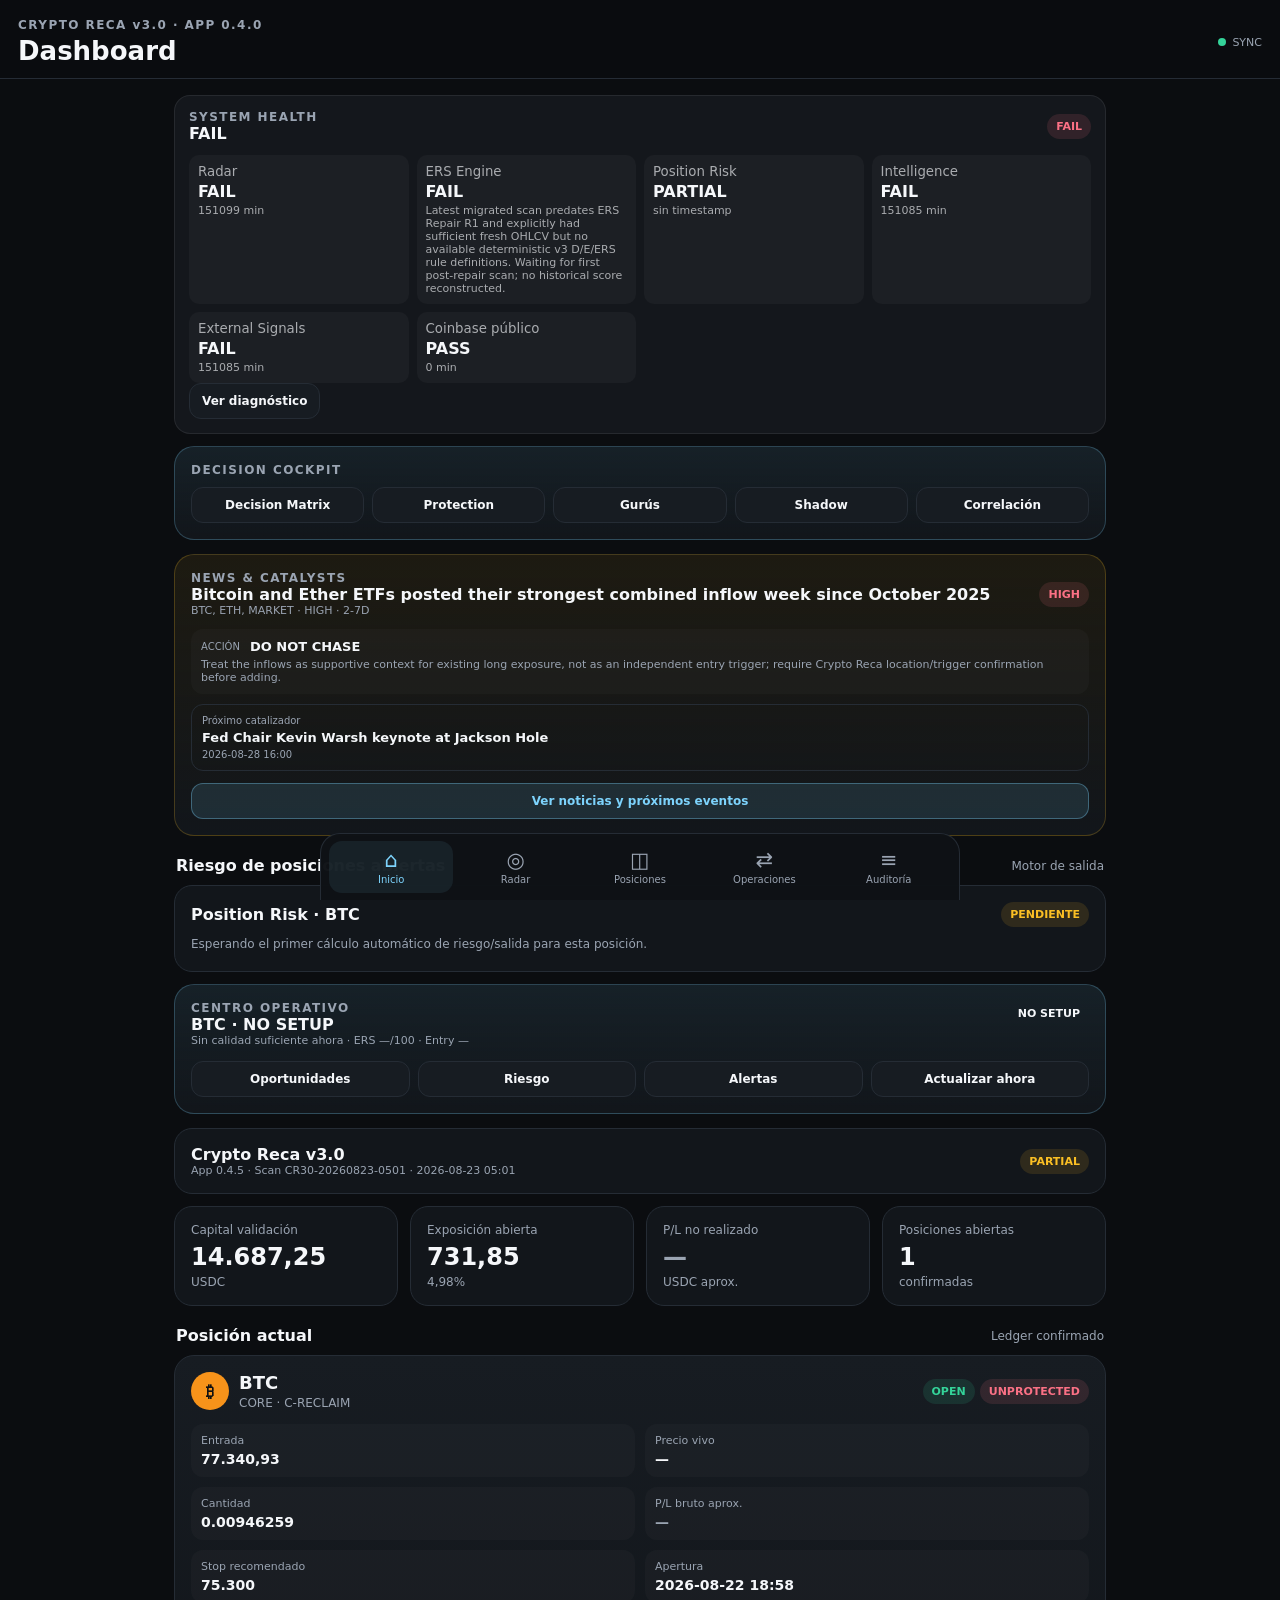
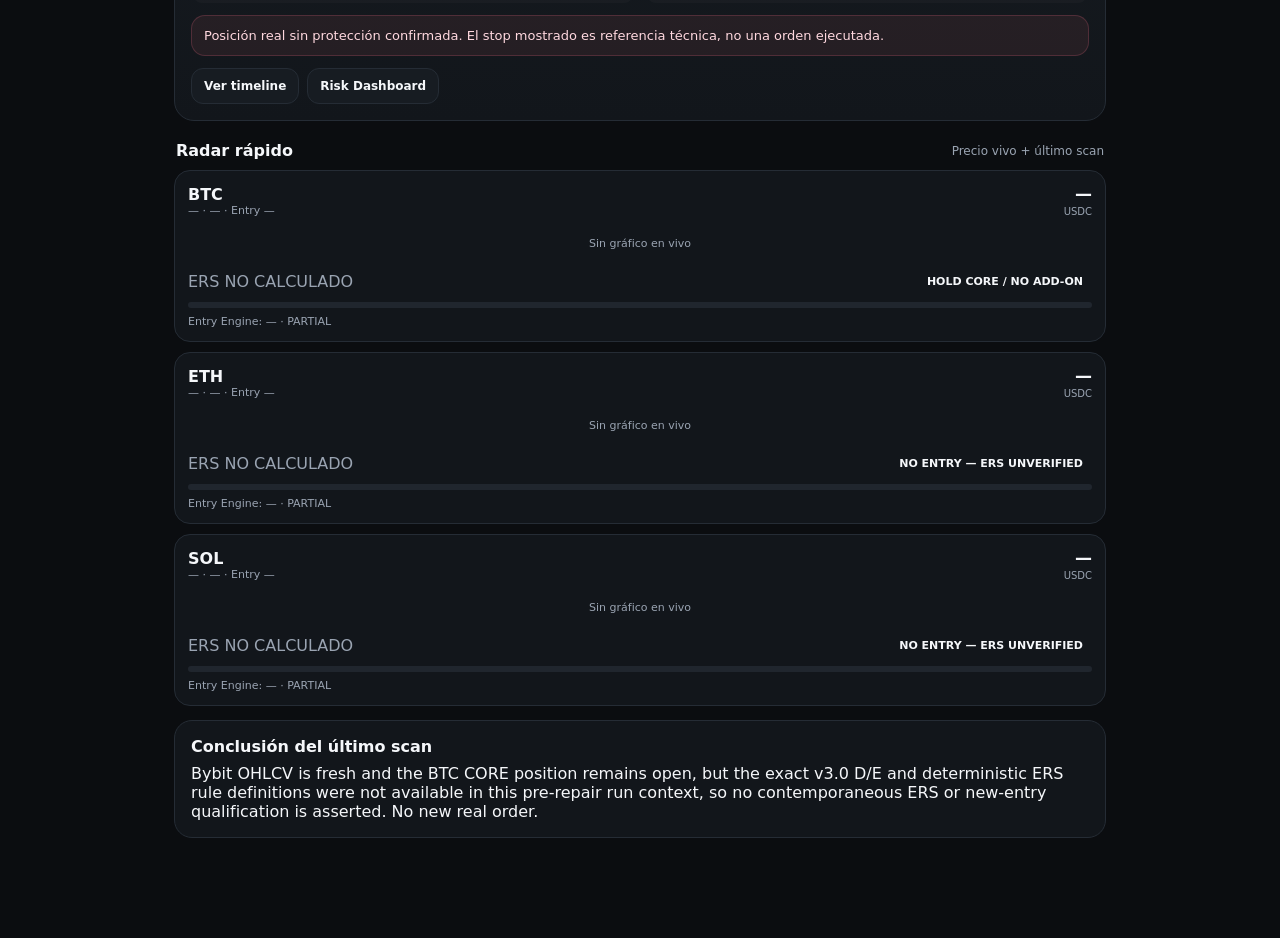
==== commit 1bce0fa8: "fix: load reviewed Risk Dashboard safety override" ====
--- a/index.html
+++ b/index.html
@@ -44,6 +44,7 @@
 <script src="news-v04.js"></script>
 <script src="ers-display-v04.js"></script>
 <script src="module-loader-v04.js"></script>
+<script src="risk-dashboard-fix-v04.js"></script>
 <script src="decision-v04.js"></script>
 <script src="risk-tools-v04.js"></script>
 <script src="research-v04.js"></script>
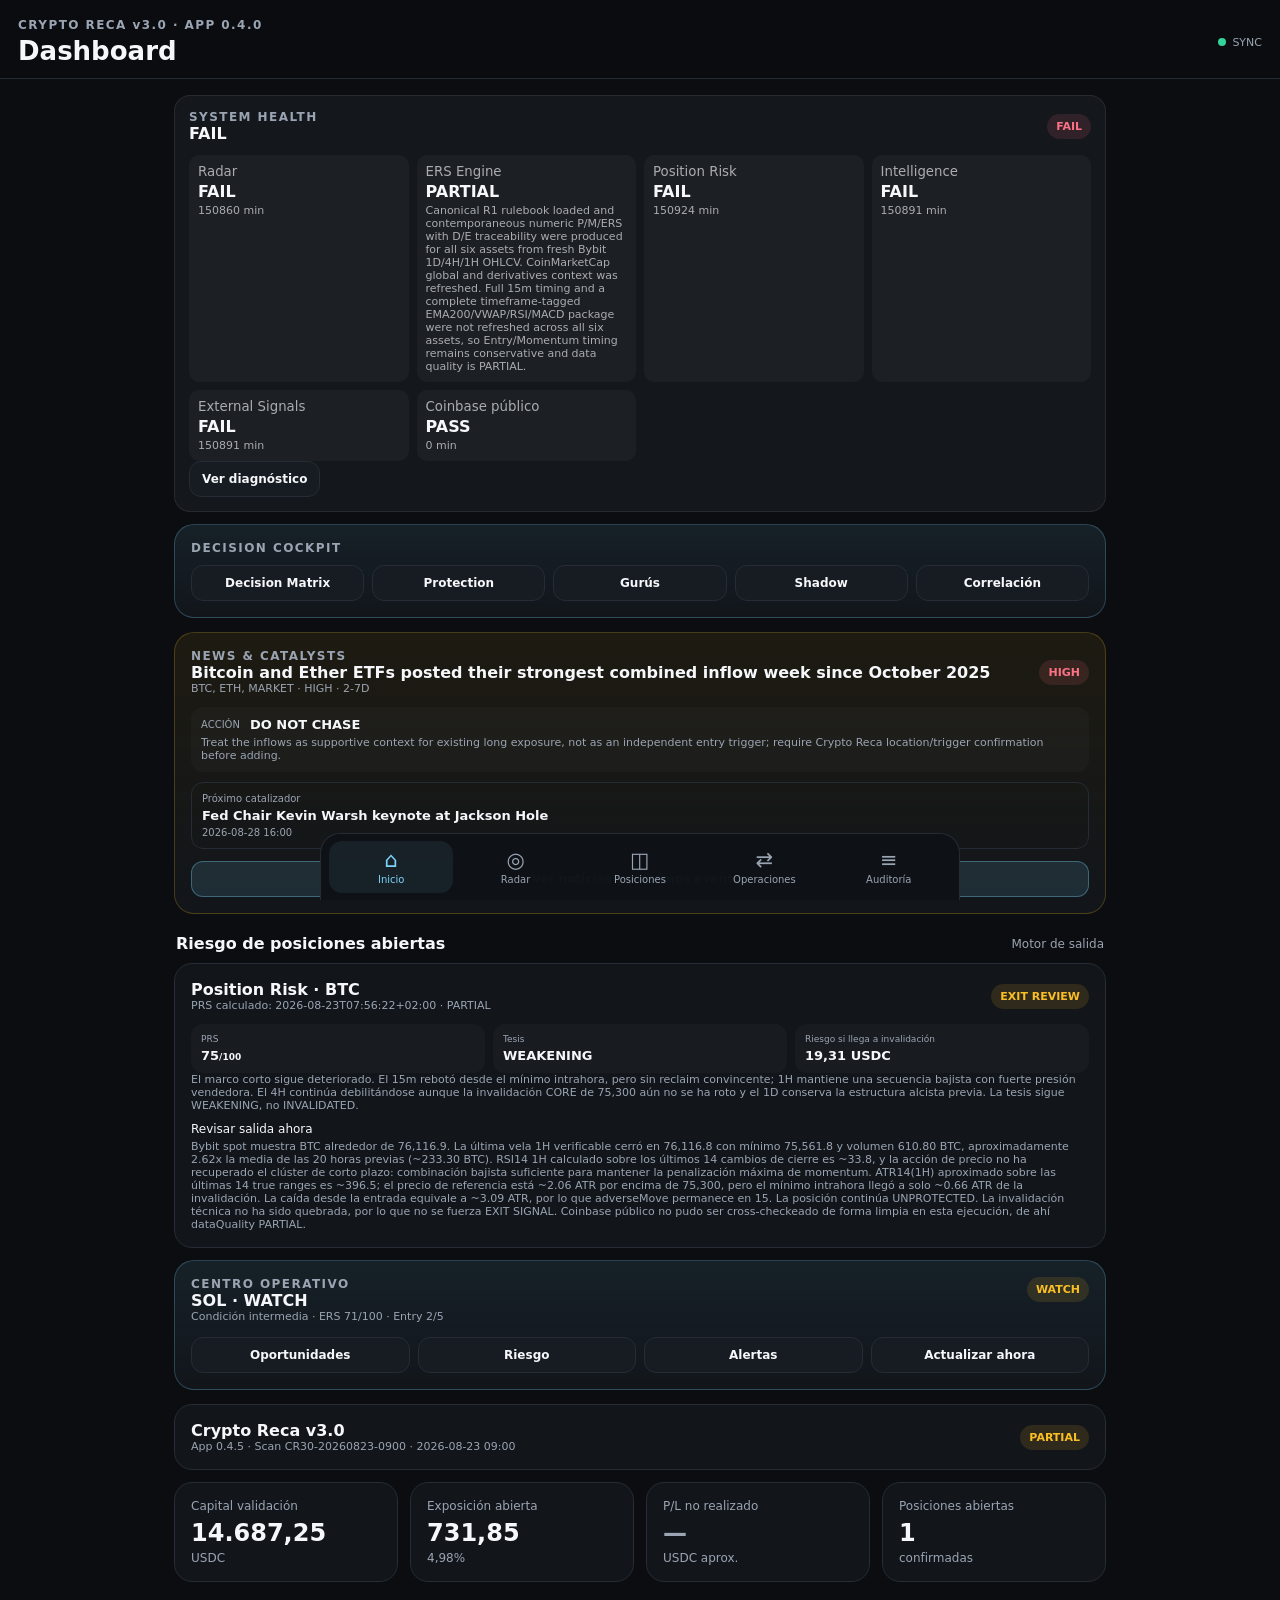
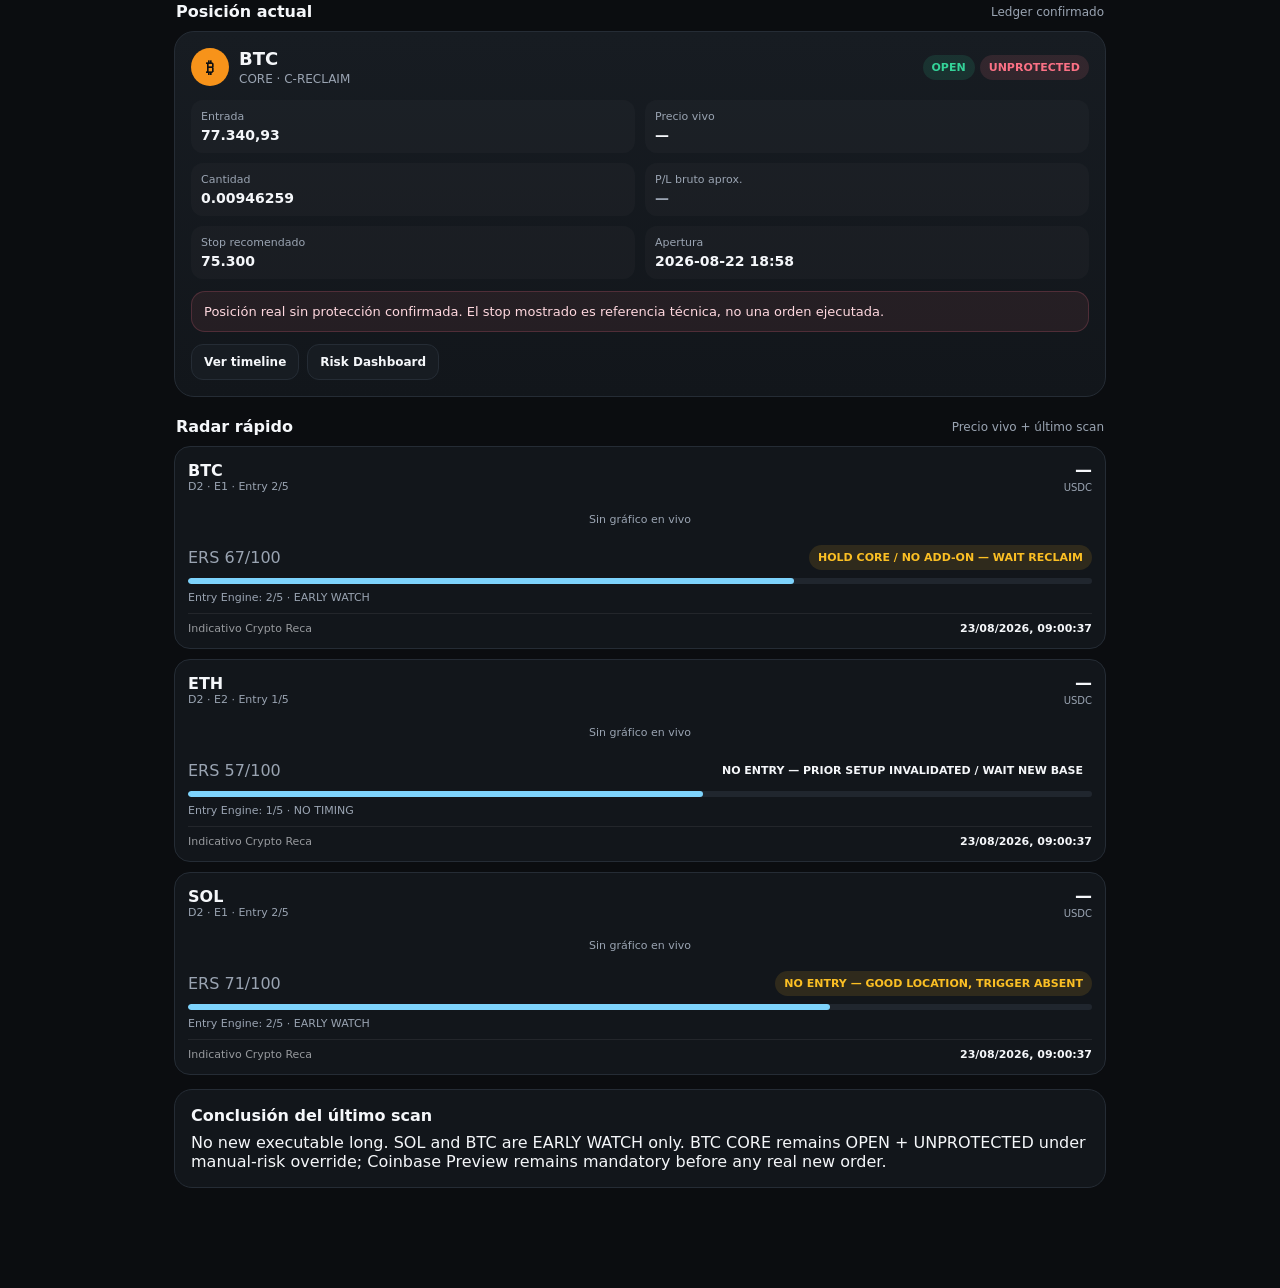
==== commit e93e0518: "fix: load exact-time entry-marker and P/L consistency patch" ====
--- a/index.html
+++ b/index.html
@@ -16,12 +16,13 @@
   <link rel="stylesheet" href="news-v04.css" />
   <link rel="stylesheet" href="trend-v04.css" />
   <link rel="stylesheet" href="architecture-v04.css" />
+  <link rel="stylesheet" href="ui-consistency-v04.css" />
 </head>
 <body>
 <div id="app">
   <header class="topbar">
     <div>
-      <div class="eyebrow">CRYPTO RECA v3.0 · APP 0.4.5</div>
+      <div class="eyebrow">CRYPTO RECA v3.0 · APP 0.4.8</div>
       <h1 id="screenTitle">Dashboard</h1>
     </div>
     <div id="syncBadge" class="live-dot warn" title="Estado de sincronización"><span></span>PENDIENTE</div>
@@ -48,6 +49,7 @@
 <script src="decision-v04.js"></script>
 <script src="risk-tools-v04.js"></script>
 <script src="research-v04.js"></script>
+<script src="ui-consistency-v04.js"></script>
 <script>
 if ('serviceWorker' in navigator && location.protocol.startsWith('http')) {
   window.addEventListener('load', async () => {
--- a/ui-consistency-v04.css
+++ b/ui-consistency-v04.css
@@ -0,0 +1 @@
+.indicator-exact-time{margin-top:9px;padding-top:8px;border-top:1px solid rgba(255,255,255,.07);display:flex;justify-content:space-between;gap:10px;font-size:11px}.indicator-exact-time span{opacity:.58}.indicator-exact-time strong{font-size:11px}.entry-level{stroke:currentColor;stroke-width:.8;stroke-dasharray:3 2;opacity:.35}.entry-dot{fill:currentColor;stroke:#fff;stroke-width:.65;vector-effect:non-scaling-stroke}.entry-legend{font-size:11px;margin-top:3px;opacity:.8}.entry-dot-text{font-size:13px}.pnl-live-note{font-size:11px;opacity:.62;margin-top:4px}.risk-not-current{font-size:11px;opacity:.68;margin-top:8px;padding-top:7px;border-top:1px solid rgba(255,255,255,.06)}
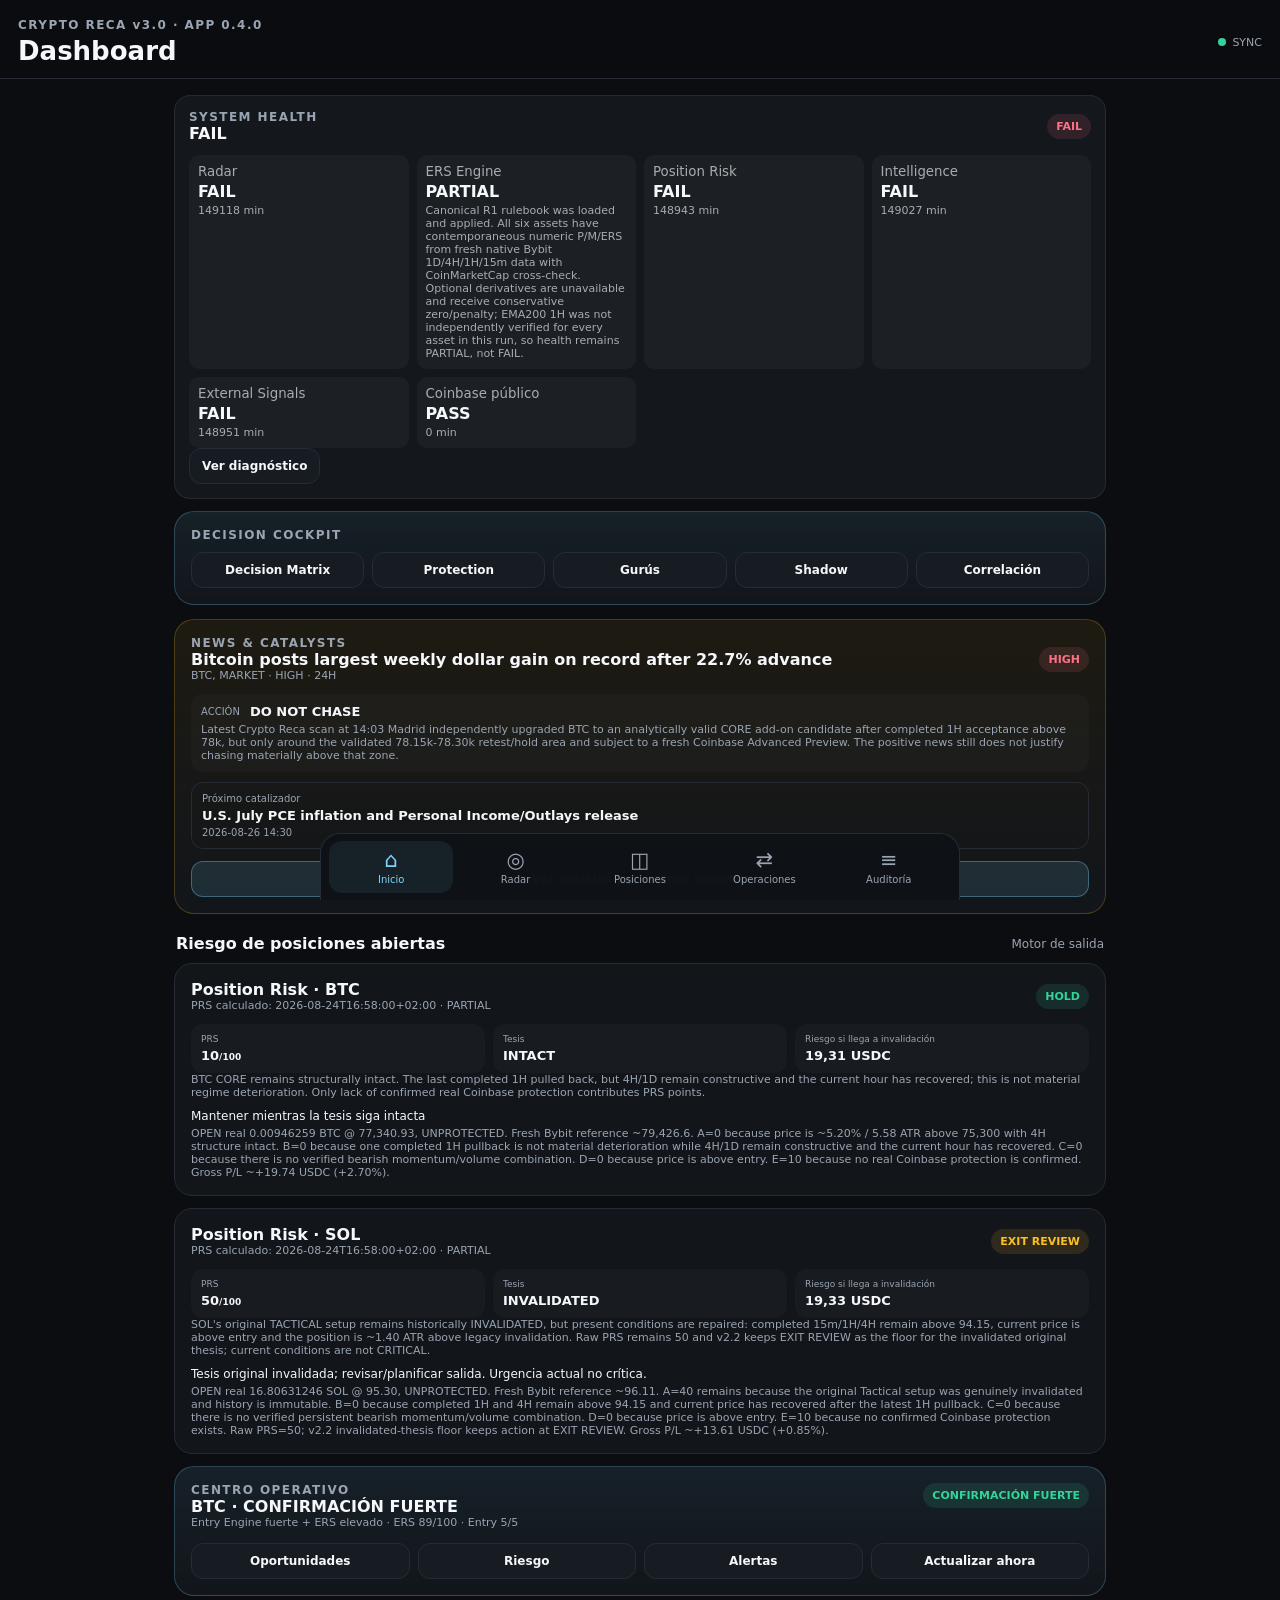
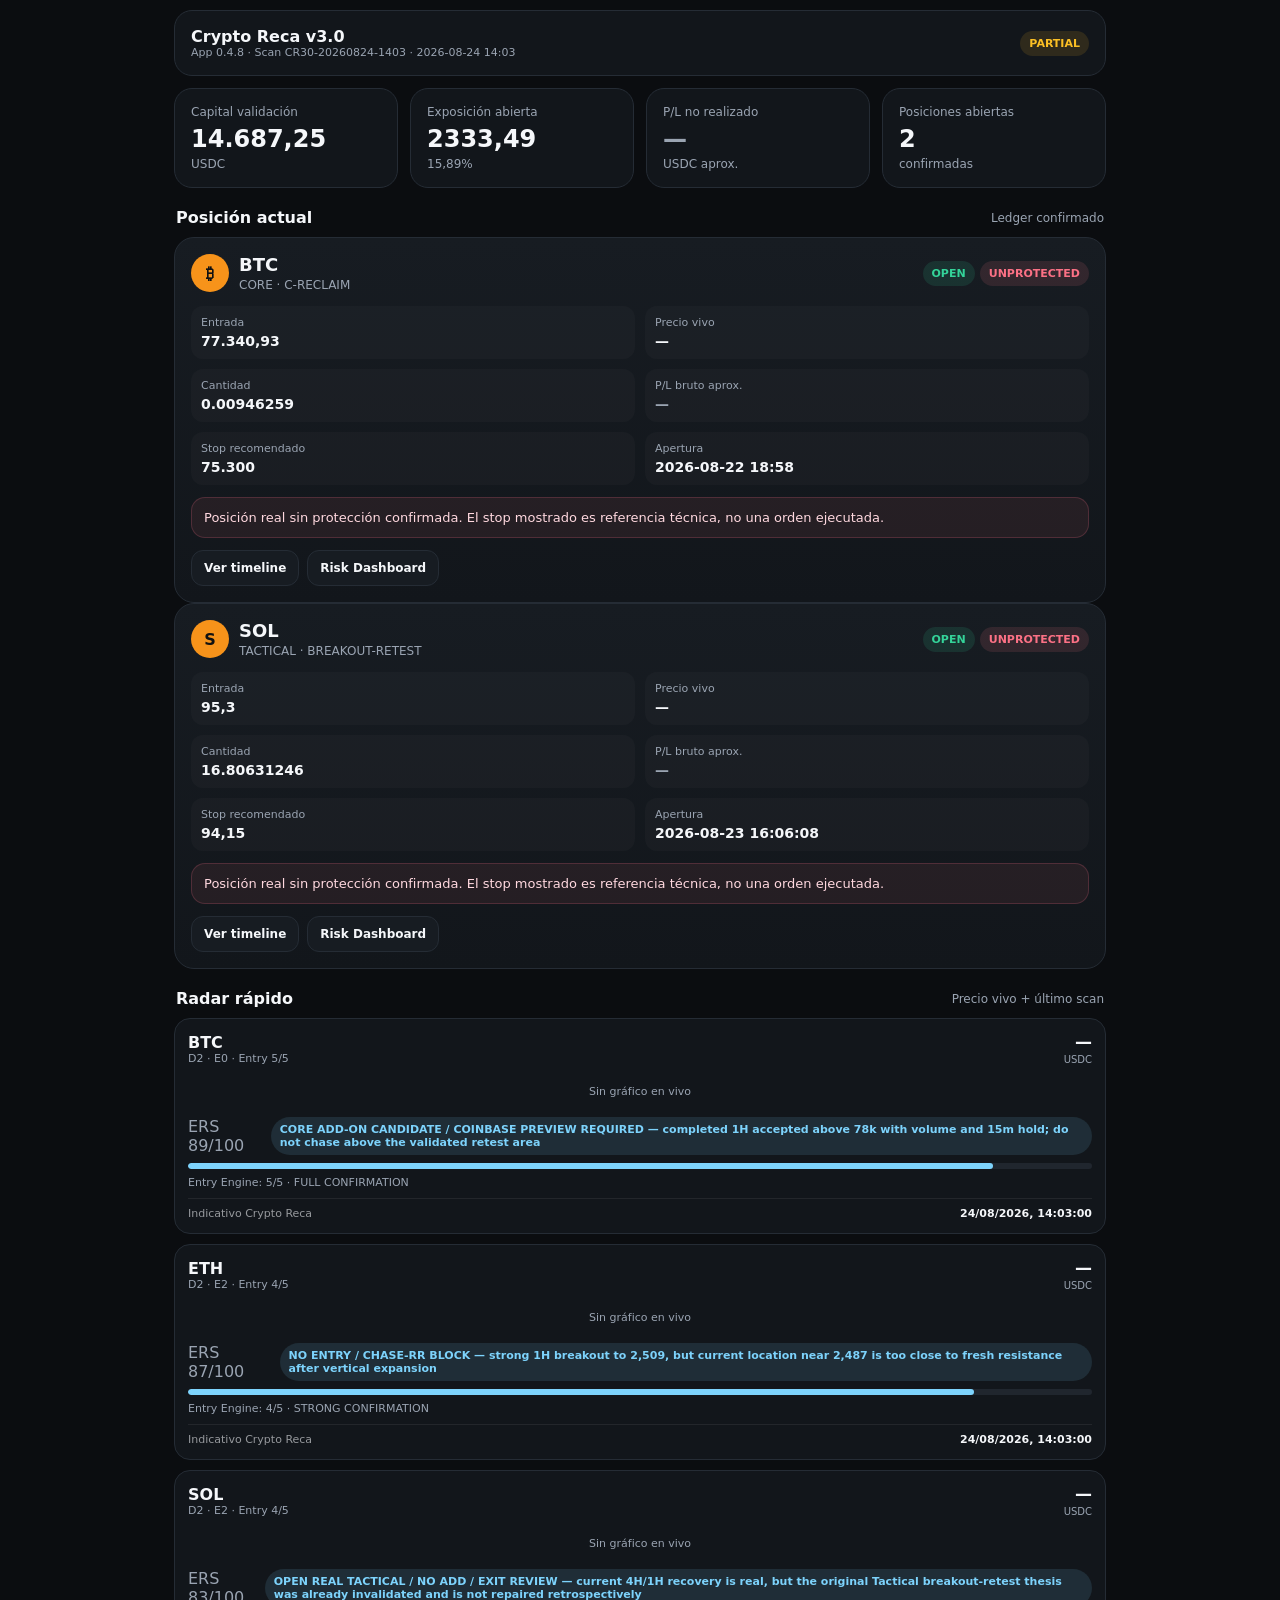
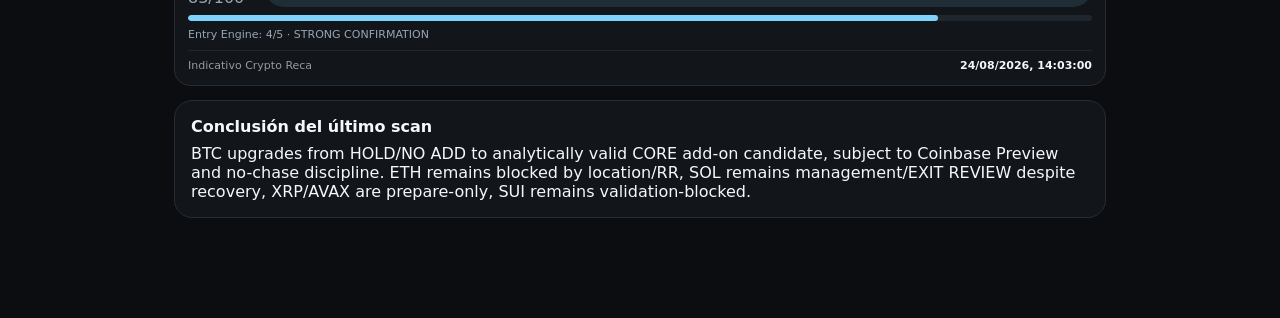
==== commit c20de36c: "feat: load opportunity alert layer in PWA" ====
--- a/index.html
+++ b/index.html
@@ -22,7 +22,7 @@
 <div id="app">
   <header class="topbar">
     <div>
-      <div class="eyebrow">CRYPTO RECA v3.0 · APP 0.4.8</div>
+      <div class="eyebrow">CRYPTO RECA v3.0 · APP 0.5.1</div>
       <h1 id="screenTitle">Dashboard</h1>
     </div>
     <div id="syncBadge" class="live-dot warn" title="Estado de sincronización"><span></span>PENDIENTE</div>
@@ -50,6 +50,7 @@
 <script src="risk-tools-v04.js"></script>
 <script src="research-v04.js"></script>
 <script src="ui-consistency-v04.js"></script>
+<script src="opportunity-alert-v1.js"></script>
 <script>
 if ('serviceWorker' in navigator && location.protocol.startsWith('http')) {
   window.addEventListener('load', async () => {
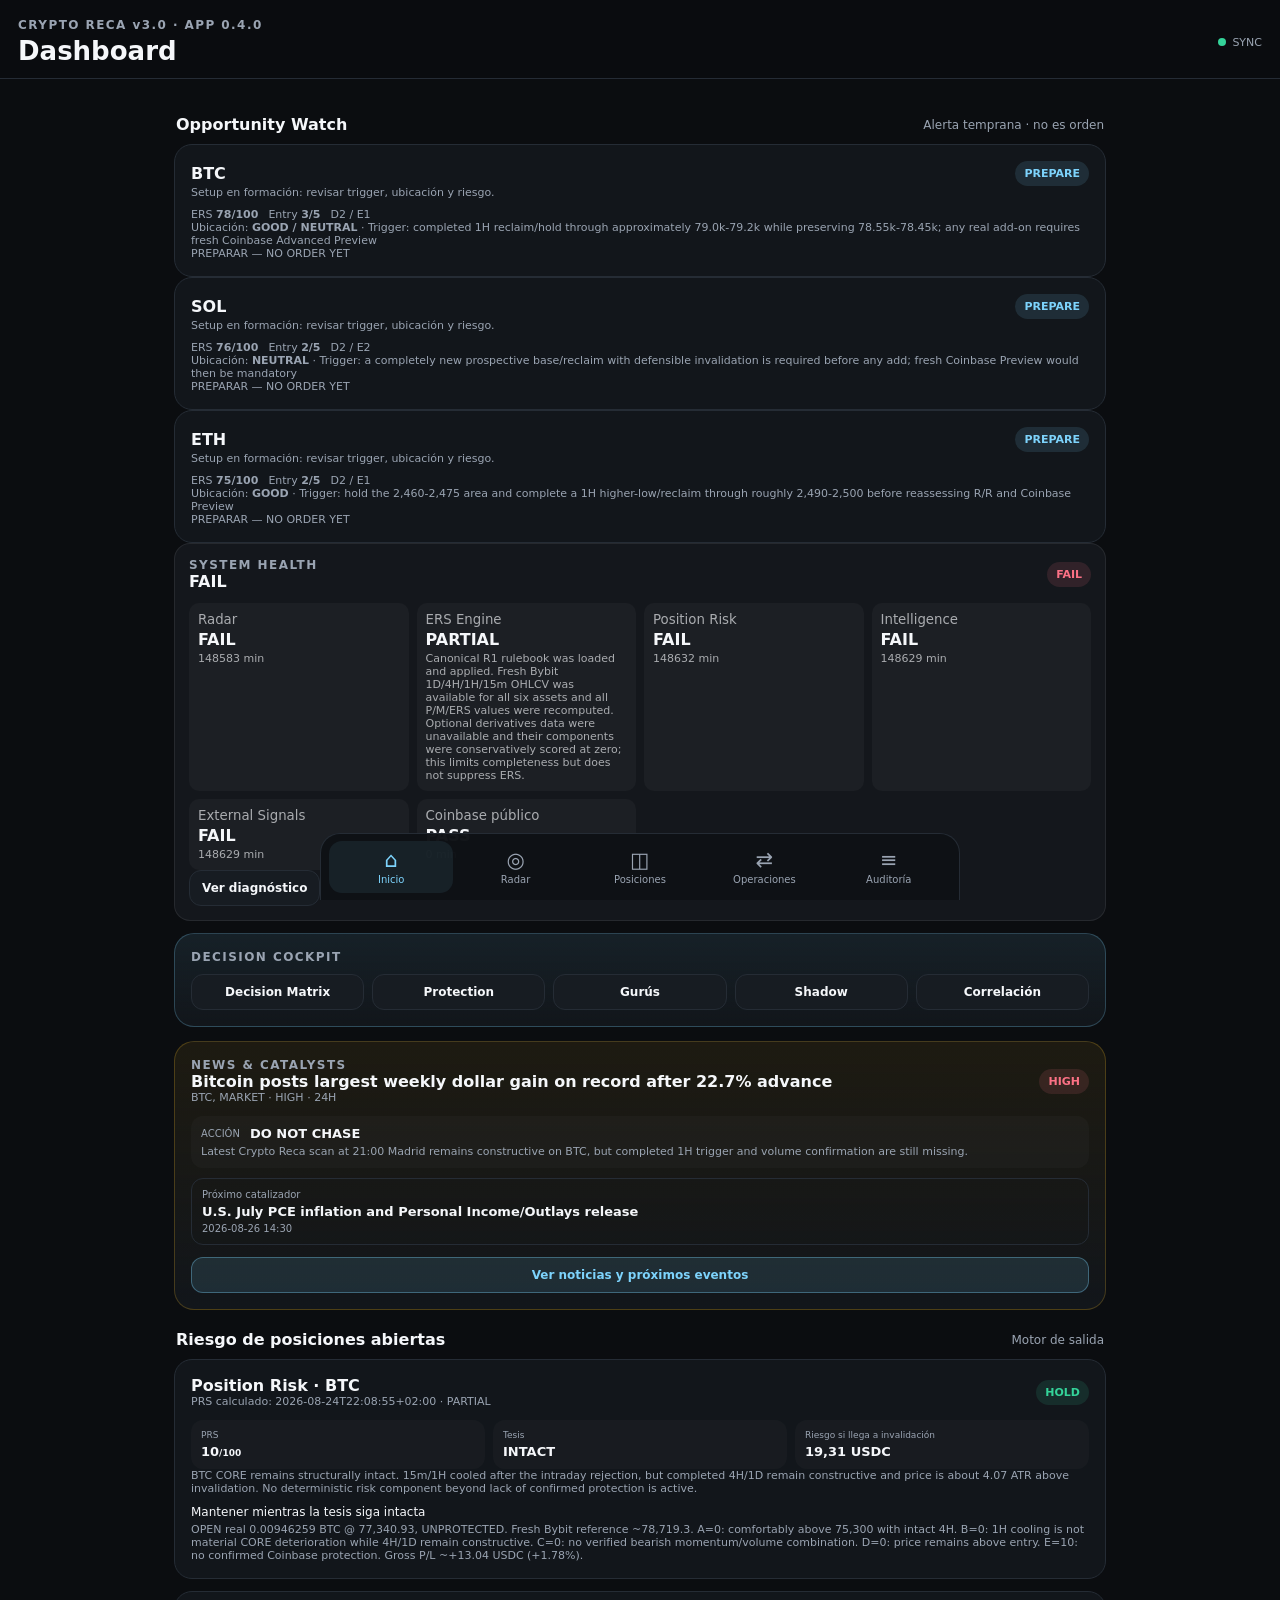
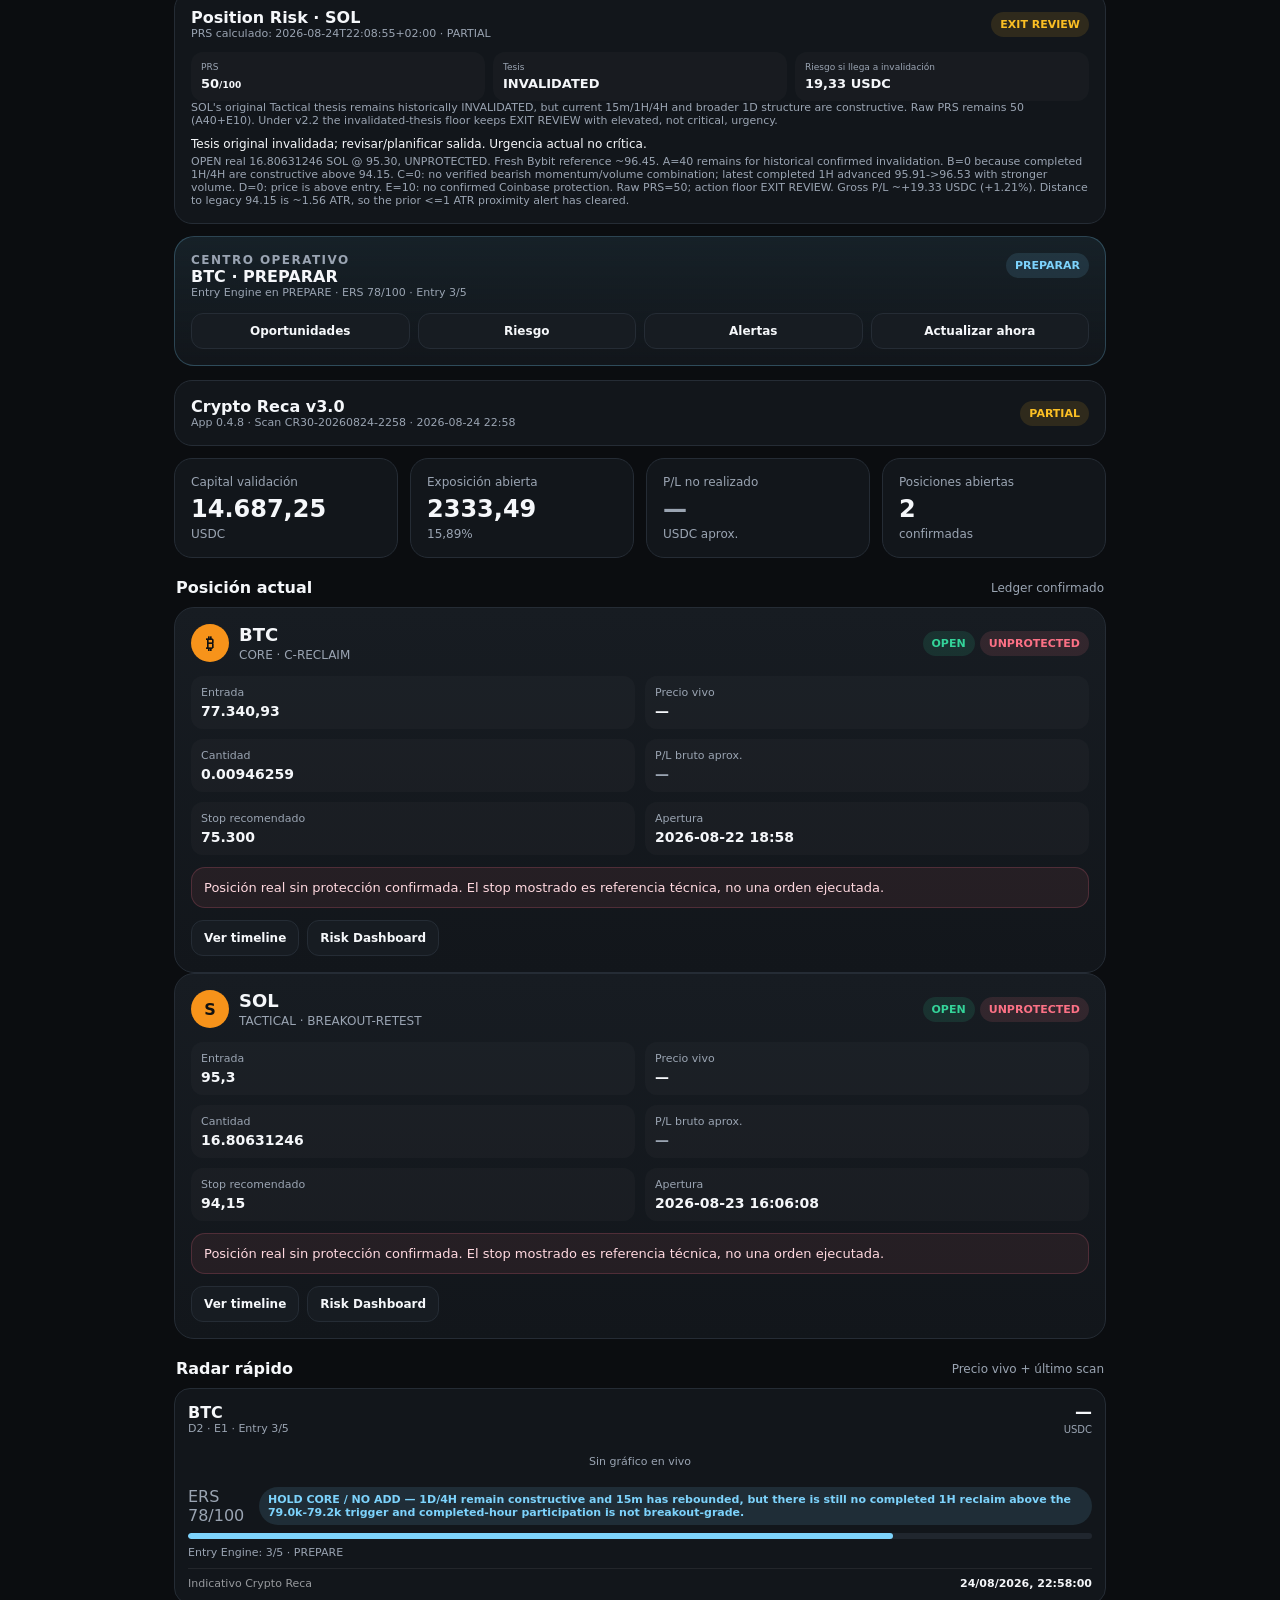
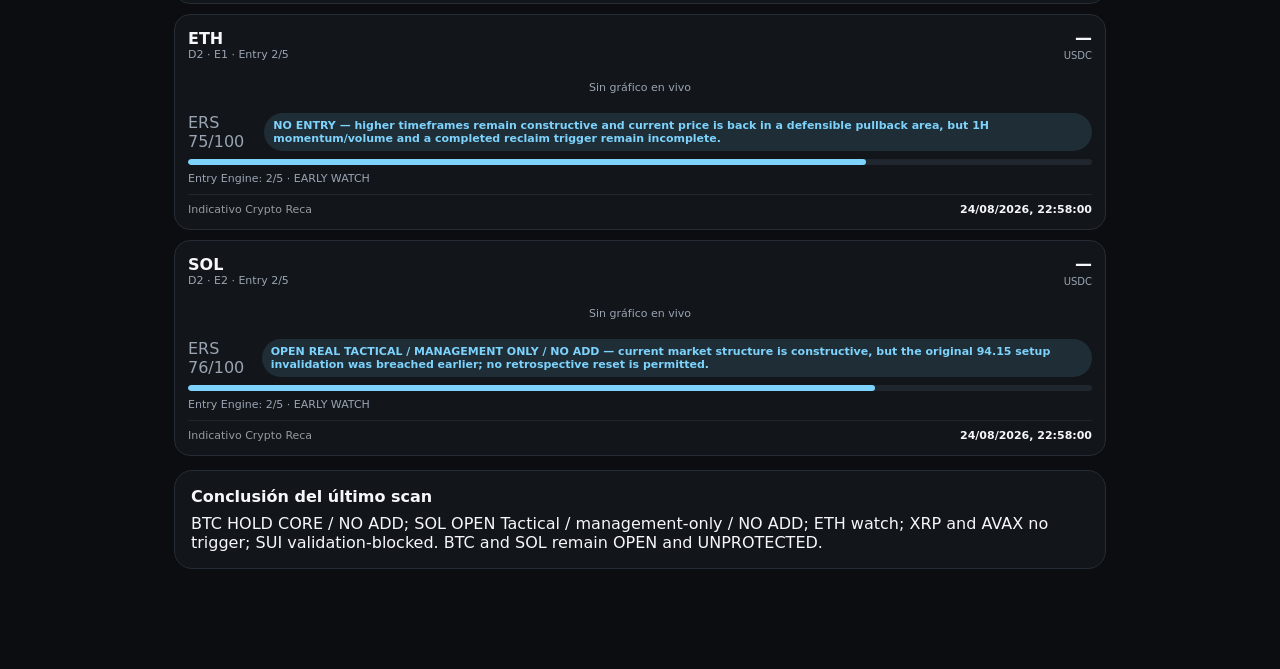
==== commit dab9cef1: "fix: cache-bust opportunity runtime patch" ====
--- a/index.html
+++ b/index.html
@@ -50,7 +50,7 @@
 <script src="risk-tools-v04.js"></script>
 <script src="research-v04.js"></script>
 <script src="ui-consistency-v04.js"></script>
-<script src="opportunity-alert-v1.js"></script>
+<script src="opportunity-alert-v1.js?v=0.5.2"></script>
 <script>
 if ('serviceWorker' in navigator && location.protocol.startsWith('http')) {
   window.addEventListener('load', async () => {
